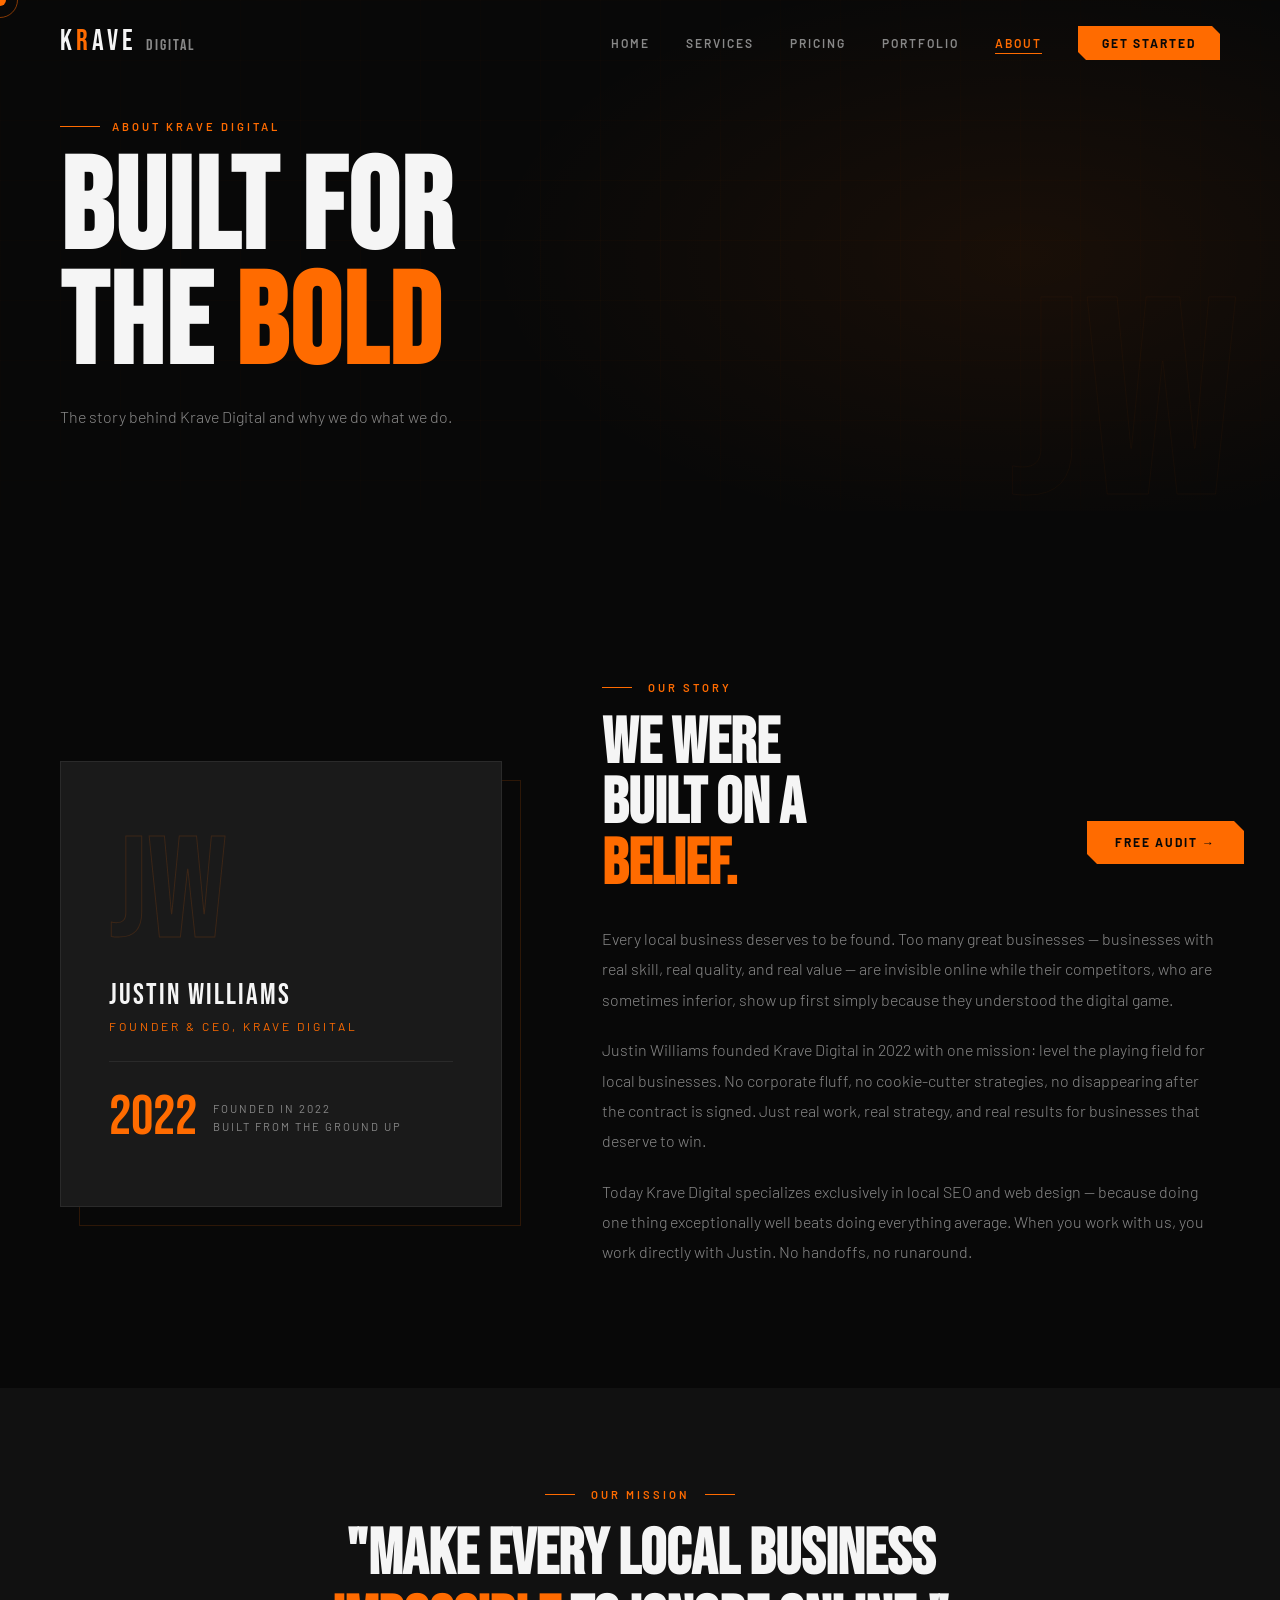
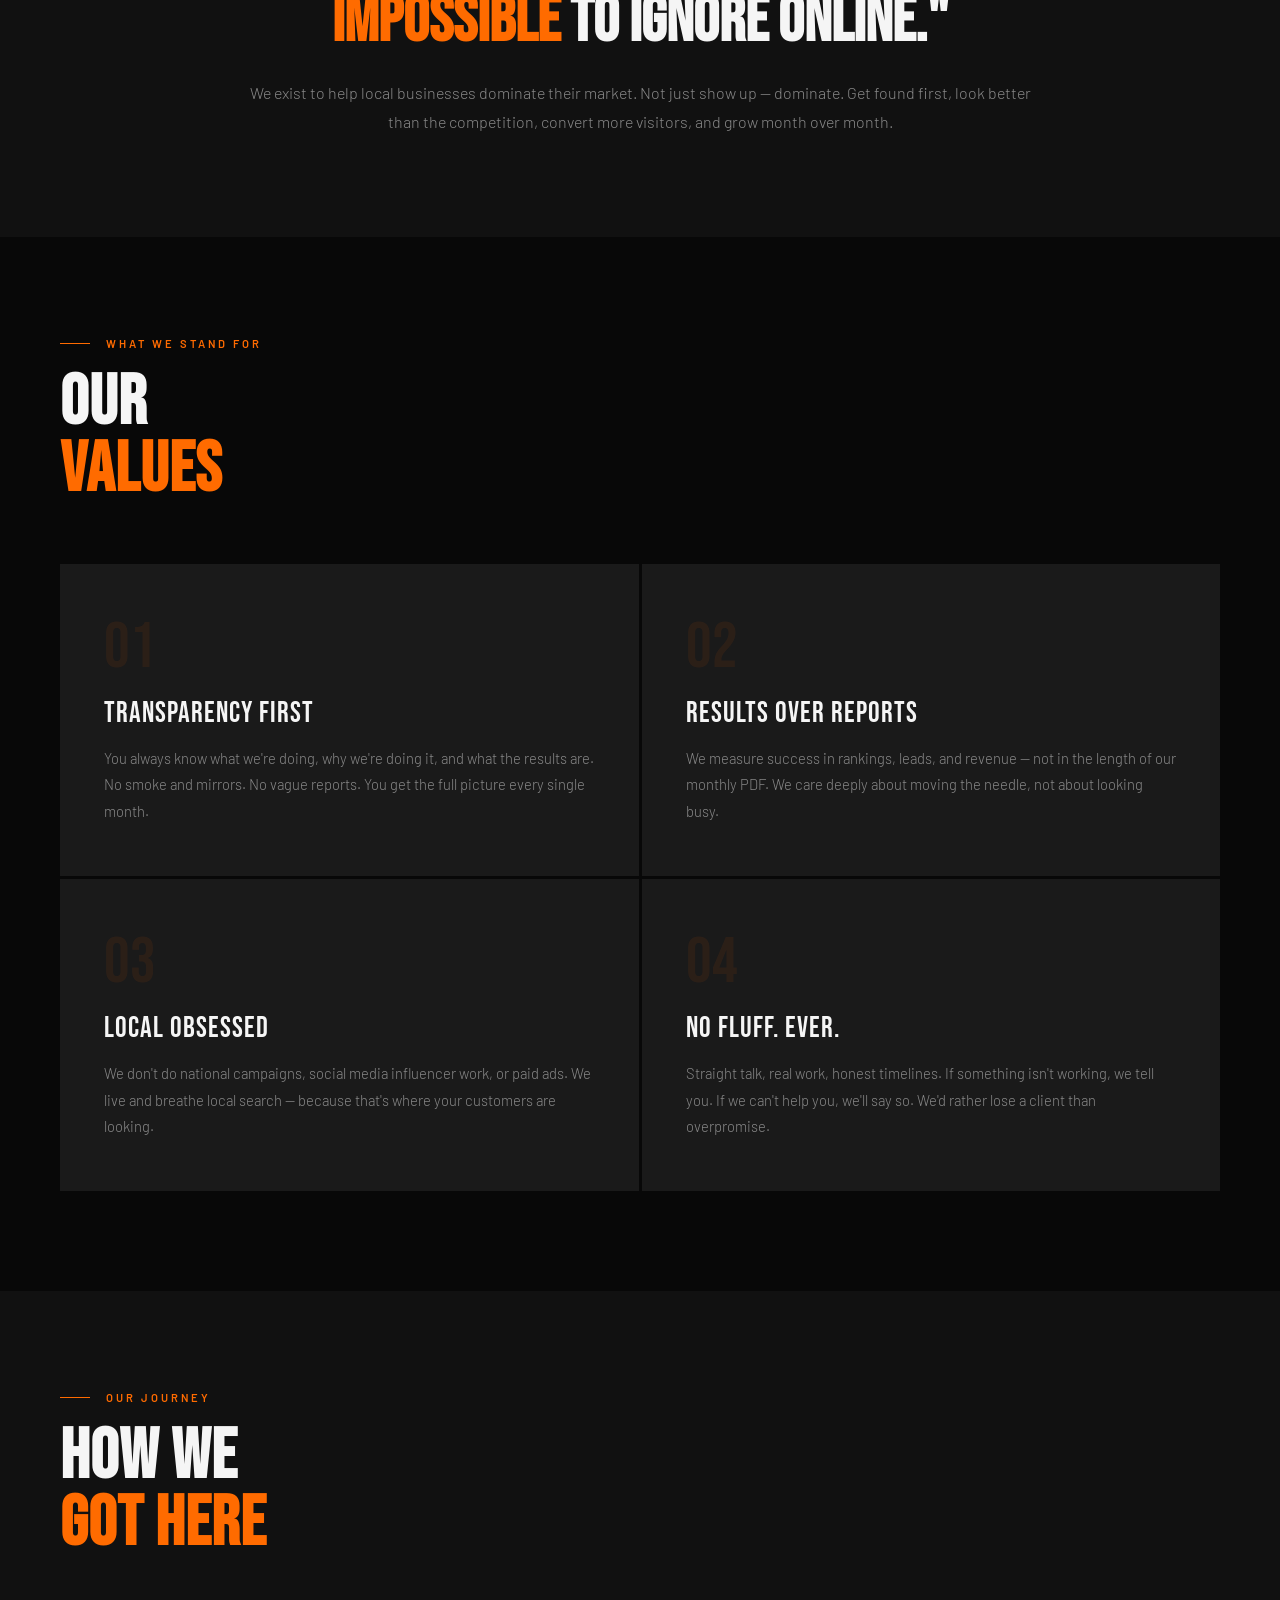
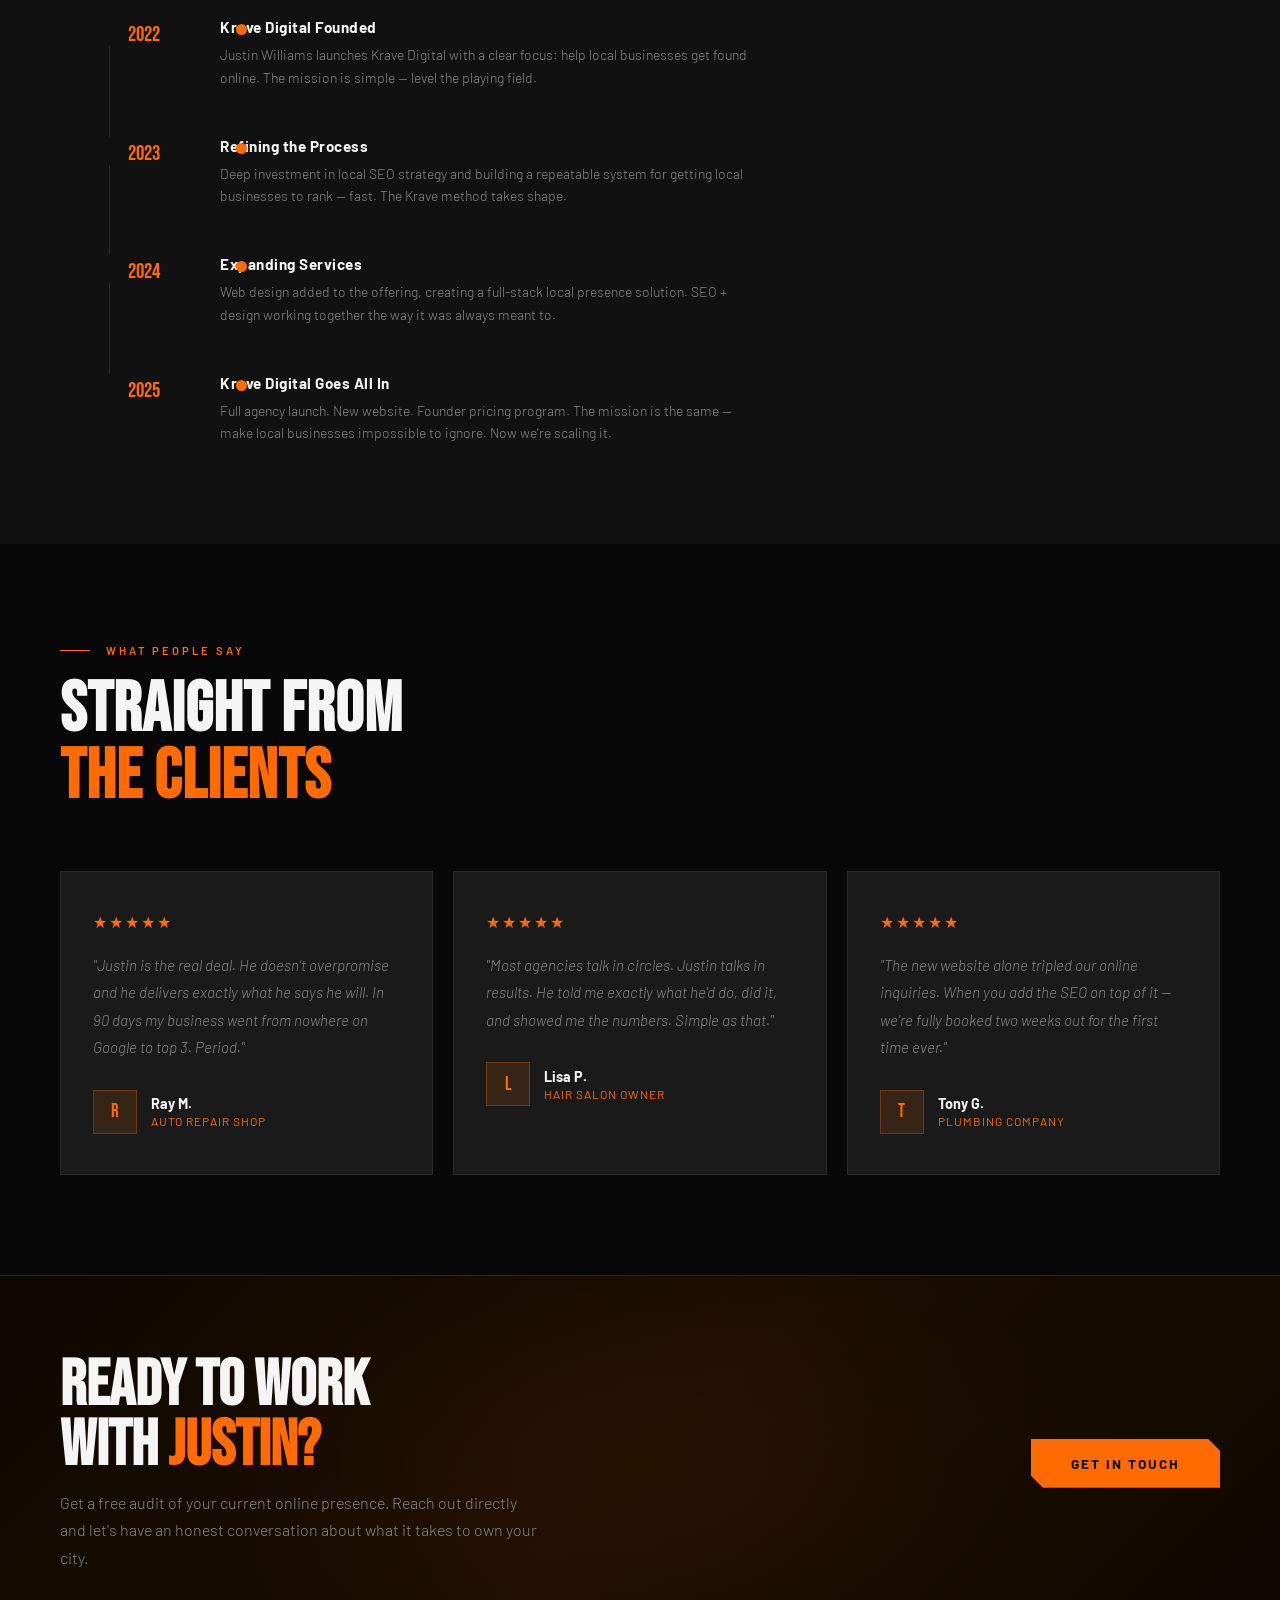
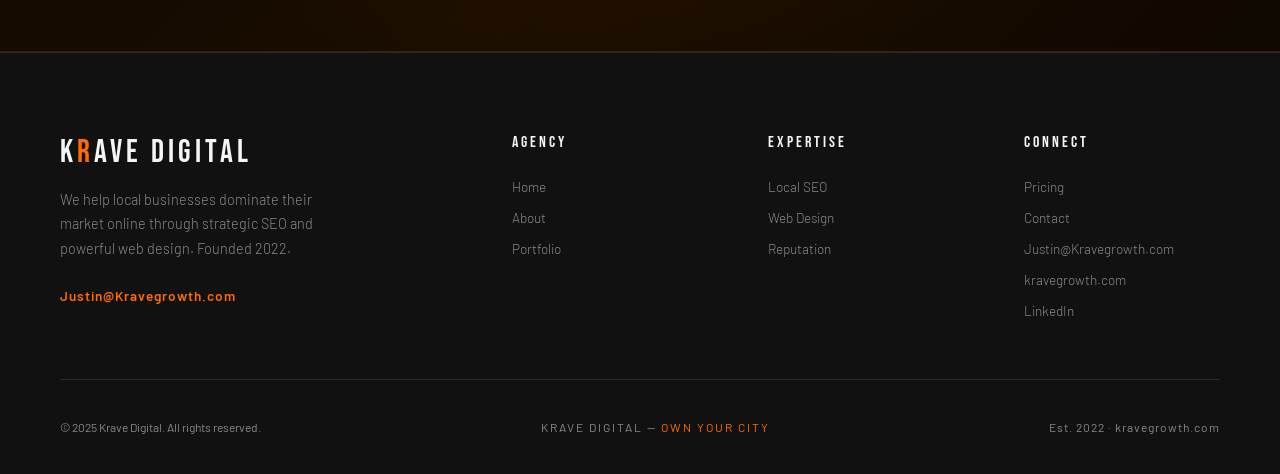
==== about.html @ f6ee4d3d "Add files via upload" ====
<!DOCTYPE html>
<html lang="en">
<head>
<meta charset="UTF-8">
<meta name="viewport" content="width=device-width, initial-scale=1.0">
<title>About — Krave Digital</title>
<link rel="stylesheet" href="style.css">
<style>
.about-story { background:var(--black); }
.story-grid { display:grid; grid-template-columns:1fr 1.4fr; gap:100px; align-items:center; margin-top:70px; }
.story-visual { position:relative; }
.story-box { background:var(--black-3); border:1px solid var(--gray-light); padding:60px 48px; position:relative; }
.story-box::after { content:''; position:absolute; bottom:-20px; right:-20px; width:100%; height:100%; border:1px solid rgba(255,107,0,0.15); z-index:-1; }
.story-monogram { font-family:'Bebas Neue',sans-serif; font-size:9rem; color:transparent; -webkit-text-stroke:1px rgba(255,107,0,0.15); line-height:1; margin-bottom:12px; }
.story-name { font-family:'Bebas Neue',sans-serif; font-size:1.8rem; letter-spacing:2px; margin-bottom:6px; }
.story-title { font-size:.75rem; letter-spacing:3px; text-transform:uppercase; color:var(--orange); }
.story-founded { margin-top:28px; padding-top:28px; border-top:1px solid var(--gray-light); display:flex; align-items:center; gap:16px; }
.story-founded-year { font-family:'Bebas Neue',sans-serif; font-size:3.5rem; color:var(--orange); line-height:1; }
.story-founded-label { font-size:.7rem; letter-spacing:2px; text-transform:uppercase; color:var(--gray); line-height:1.6; }
.story-content h2 { font-family:'Bebas Neue',sans-serif; font-size:clamp(3rem,5vw,4.5rem); line-height:.95; margin-bottom:28px; }
.story-content h2 span { color:var(--orange); }
.story-body { font-size:1rem; color:var(--gray); line-height:1.9; font-weight:300; margin-bottom:20px; }

.mission { background:var(--black-2); }
.mission-inner { max-width:800px; margin:0 auto; text-align:center; }
.mission-quote { font-family:'Bebas Neue',sans-serif; font-size:clamp(2.5rem,5vw,4.5rem); line-height:1.05; color:var(--white); margin-bottom:24px; }
.mission-quote span { color:var(--orange); }
.mission-sub { font-size:1rem; color:var(--gray); line-height:1.8; font-weight:300; }

.values-section { background:var(--black); }
.values-grid { display:grid; grid-template-columns:repeat(2,1fr); gap:3px; margin-top:60px; }
.value-card { background:var(--black-3); padding:52px 44px; position:relative; overflow:hidden; transition:all .4s; }
.value-card::before { content:''; position:absolute; left:0; top:0; bottom:0; width:3px; background:var(--orange); transform:scaleY(0); transform-origin:top; transition:transform .4s; }
.value-card:hover::before { transform:scaleY(1); }
.value-card:hover { background:#1e1e1e; padding-left:52px; }
.value-num { font-family:'Bebas Neue',sans-serif; font-size:4rem; color:rgba(255,107,0,.08); margin-bottom:16px; line-height:1; transition:color .4s; }
.value-card:hover .value-num { color:rgba(255,107,0,.2); }
.value-title { font-family:'Bebas Neue',sans-serif; font-size:1.8rem; letter-spacing:1px; margin-bottom:14px; }
.value-desc { font-size:.92rem; color:var(--gray); line-height:1.8; font-weight:300; }

.milestones { background:var(--black-2); }
.timeline { display:flex; flex-direction:column; gap:0; margin-top:60px; max-width:700px; }
.timeline-item { display:grid; grid-template-columns:100px 1fr; gap:32px; position:relative; padding-bottom:48px; }
.timeline-item:last-child { padding-bottom:0; }
.timeline-item::before { content:''; position:absolute; left:49px; top:28px; bottom:0; width:1px; background:var(--gray-light); }
.timeline-item:last-child::before { display:none; }
.timeline-year { font-family:'Bebas Neue',sans-serif; font-size:1.3rem; color:var(--orange); padding-top:4px; text-align:right; }
.timeline-dot { position:absolute; left:44px; top:6px; width:11px; height:11px; background:var(--orange); border-radius:50%; }
.timeline-content h4 { font-weight:700; font-size:.95rem; margin-bottom:8px; letter-spacing:.5px; }
.timeline-content p { font-size:.87rem; color:var(--gray); font-weight:300; line-height:1.6; }

.testimonials-about { background:var(--black); }

@media(max-width:768px){
  .story-grid{grid-template-columns:1fr;}
  .values-grid{grid-template-columns:1fr;}
  .timeline-item{grid-template-columns:70px 1fr; gap:20px;}
}
</style>
</head>
<body>
<div class="cursor" id="cursor"></div>
<div class="cursor-ring" id="cursorRing"></div>

<nav>
  <a href="index.html" class="nav-logo">K<span>R</span>AVE <span style="font-size:1rem;letter-spacing:2px;color:var(--gray)">DIGITAL</span></a>
  <ul class="nav-links">
    <li><a href="index.html">Home</a></li>
    <li><a href="services.html">Services</a></li>
    <li><a href="pricing.html">Pricing</a></li>
    <li><a href="portfolio.html">Portfolio</a></li>
    <li><a href="about.html">About</a></li>
    <li><a href="contact.html" class="nav-cta">Get Started</a></li>
  </ul>
</nav>
<a href="contact.html" class="float-cta">Free Audit →</a>

<div class="page-hero">
  <div class="page-hero-bg"></div>
  <div class="page-hero-grid"></div>
  <div class="page-hero-ghost">JW</div>
  <div class="page-hero-content">
    <div class="page-eyebrow"><div class="page-eyebrow-line"></div><span>About Krave Digital</span></div>
    <h1 class="page-title">BUILT FOR<br>THE <span class="accent">BOLD</span></h1>
    <p class="page-sub">The story behind Krave Digital and why we do what we do.</p>
  </div>
</div>

<!-- STORY -->
<section class="about-story">
  <div class="story-grid">
    <div class="story-visual reveal-left">
      <div class="story-box">
        <div class="story-monogram">JW</div>
        <div class="story-name">Justin Williams</div>
        <div class="story-title">Founder & CEO, Krave Digital</div>
        <div class="story-founded">
          <div class="story-founded-year">2022</div>
          <div class="story-founded-label">Founded in 2022<br>Built from the ground up</div>
        </div>
      </div>
    </div>
    <div class="story-content reveal-right">
      <div class="section-label"><div class="section-label-line"></div><span>Our Story</span></div>
      <h2>WE WERE<br>BUILT ON A<br><span>BELIEF.</span></h2>
      <p class="story-body">Every local business deserves to be found. Too many great businesses — businesses with real skill, real quality, and real value — are invisible online while their competitors, who are sometimes inferior, show up first simply because they understood the digital game.</p>
      <p class="story-body">Justin Williams founded Krave Digital in 2022 with one mission: level the playing field for local businesses. No corporate fluff, no cookie-cutter strategies, no disappearing after the contract is signed. Just real work, real strategy, and real results for businesses that deserve to win.</p>
      <p class="story-body">Today Krave Digital specializes exclusively in local SEO and web design — because doing one thing exceptionally well beats doing everything average. When you work with us, you work directly with Justin. No handoffs, no runaround.</p>
    </div>
  </div>
</section>

<!-- MISSION -->
<section class="mission">
  <div class="mission-inner reveal">
    <div class="section-label" style="justify-content:center;"><div class="section-label-line"></div><span>Our Mission</span><div class="section-label-line"></div></div>
    <h2 class="mission-quote">"MAKE EVERY LOCAL BUSINESS <span>IMPOSSIBLE</span> TO IGNORE ONLINE."</h2>
    <p class="mission-sub">We exist to help local businesses dominate their market. Not just show up — dominate. Get found first, look better than the competition, convert more visitors, and grow month over month.</p>
  </div>
</section>

<!-- VALUES -->
<section class="values-section">
  <div class="section-label reveal"><div class="section-label-line"></div><span>What We Stand For</span></div>
  <h2 class="section-title reveal">OUR<br><span style="color:var(--orange)">VALUES</span></h2>
  <div class="values-grid reveal">
    <div class="value-card">
      <div class="value-num">01</div>
      <div class="value-title">Transparency First</div>
      <p class="value-desc">You always know what we're doing, why we're doing it, and what the results are. No smoke and mirrors. No vague reports. You get the full picture every single month.</p>
    </div>
    <div class="value-card">
      <div class="value-num">02</div>
      <div class="value-title">Results Over Reports</div>
      <p class="value-desc">We measure success in rankings, leads, and revenue — not in the length of our monthly PDF. We care deeply about moving the needle, not about looking busy.</p>
    </div>
    <div class="value-card">
      <div class="value-num">03</div>
      <div class="value-title">Local Obsessed</div>
      <p class="value-desc">We don't do national campaigns, social media influencer work, or paid ads. We live and breathe local search — because that's where your customers are looking.</p>
    </div>
    <div class="value-card">
      <div class="value-num">04</div>
      <div class="value-title">No Fluff. Ever.</div>
      <p class="value-desc">Straight talk, real work, honest timelines. If something isn't working, we tell you. If we can't help you, we'll say so. We'd rather lose a client than overpromise.</p>
    </div>
  </div>
</section>

<!-- TIMELINE -->
<section class="milestones">
  <div class="section-label reveal"><div class="section-label-line"></div><span>Our Journey</span></div>
  <h2 class="section-title reveal">HOW WE<br><span style="color:var(--orange)">GOT HERE</span></h2>
  <div class="timeline reveal">
    <div class="timeline-item">
      <div class="timeline-year">2022</div>
      <div style="position:relative;">
        <div class="timeline-dot"></div>
        <div class="timeline-content" style="padding-left:28px;">
          <h4>Krave Digital Founded</h4>
          <p>Justin Williams launches Krave Digital with a clear focus: help local businesses get found online. The mission is simple — level the playing field.</p>
        </div>
      </div>
    </div>
    <div class="timeline-item">
      <div class="timeline-year">2023</div>
      <div style="position:relative;">
        <div class="timeline-dot"></div>
        <div class="timeline-content" style="padding-left:28px;">
          <h4>Refining the Process</h4>
          <p>Deep investment in local SEO strategy and building a repeatable system for getting local businesses to rank — fast. The Krave method takes shape.</p>
        </div>
      </div>
    </div>
    <div class="timeline-item">
      <div class="timeline-year">2024</div>
      <div style="position:relative;">
        <div class="timeline-dot"></div>
        <div class="timeline-content" style="padding-left:28px;">
          <h4>Expanding Services</h4>
          <p>Web design added to the offering, creating a full-stack local presence solution. SEO + design working together the way it was always meant to.</p>
        </div>
      </div>
    </div>
    <div class="timeline-item">
      <div class="timeline-year">2025</div>
      <div style="position:relative;">
        <div class="timeline-dot"></div>
        <div class="timeline-content" style="padding-left:28px;">
          <h4>Krave Digital Goes All In</h4>
          <p>Full agency launch. New website. Founder pricing program. The mission is the same — make local businesses impossible to ignore. Now we're scaling it.</p>
        </div>
      </div>
    </div>
  </div>
</section>

<!-- TESTIMONIALS -->
<section class="testimonials-about">
  <div class="section-label reveal"><div class="section-label-line"></div><span>What People Say</span></div>
  <h2 class="section-title reveal">STRAIGHT FROM<br><span style="color:var(--orange)">THE CLIENTS</span></h2>
  <div class="testimonials-grid reveal">
    <div class="testimonial-card">
      <div class="testimonial-stars">★★★★★</div>
      <p class="testimonial-text">"Justin is the real deal. He doesn't overpromise and he delivers exactly what he says he will. In 90 days my business went from nowhere on Google to top 3. Period."</p>
      <div class="testimonial-author">
        <div class="testimonial-avatar">R</div>
        <div><div class="testimonial-name">Ray M.</div><div class="testimonial-biz">Auto Repair Shop</div></div>
      </div>
    </div>
    <div class="testimonial-card">
      <div class="testimonial-stars">★★★★★</div>
      <p class="testimonial-text">"Most agencies talk in circles. Justin talks in results. He told me exactly what he'd do, did it, and showed me the numbers. Simple as that."</p>
      <div class="testimonial-author">
        <div class="testimonial-avatar">L</div>
        <div><div class="testimonial-name">Lisa P.</div><div class="testimonial-biz">Hair Salon Owner</div></div>
      </div>
    </div>
    <div class="testimonial-card">
      <div class="testimonial-stars">★★★★★</div>
      <p class="testimonial-text">"The new website alone tripled our online inquiries. When you add the SEO on top of it — we're fully booked two weeks out for the first time ever."</p>
      <div class="testimonial-author">
        <div class="testimonial-avatar">T</div>
        <div><div class="testimonial-name">Tony G.</div><div class="testimonial-biz">Plumbing Company</div></div>
      </div>
    </div>
  </div>
</section>

<div class="cta-band reveal">
  <div class="cta-band-text">
    <h2 class="cta-band-title">READY TO WORK<br>WITH <span>JUSTIN?</span></h2>
    <p class="cta-band-sub">Get a free audit of your current online presence. Reach out directly and let's have an honest conversation about what it takes to own your city.</p>
  </div>
  <div class="cta-band-action">
    <a href="contact.html" class="btn-primary">Get In Touch</a>
  </div>
</div>

<footer>
  <div class="footer-top">
    <div>
      <div class="footer-brand-logo">K<span>R</span>AVE DIGITAL</div>
      <p class="footer-brand-desc">We help local businesses dominate their market online through strategic SEO and powerful web design. Founded 2022.</p>
      <a href="mailto:Justin@Kravegrowth.com" class="footer-brand-email">Justin@Kravegrowth.com</a>
    </div>
    <div>
      <div class="footer-col-title">Agency</div>
      <ul class="footer-col-links">
        <li><a href="index.html">Home</a></li>
        <li><a href="about.html">About</a></li>
        <li><a href="portfolio.html">Portfolio</a></li>
      </ul>
    </div>
    <div>
      <div class="footer-col-title">Expertise</div>
      <ul class="footer-col-links">
        <li><a href="services.html">Local SEO</a></li>
        <li><a href="services.html">Web Design</a></li>
        <li><a href="services.html">Reputation</a></li>
      </ul>
    </div>
    <div>
      <div class="footer-col-title">Connect</div>
      <ul class="footer-col-links">
        <li><a href="pricing.html">Pricing</a></li>
        <li><a href="contact.html">Contact</a></li>
        <li><a href="mailto:Justin@Kravegrowth.com">Justin@Kravegrowth.com</a></li>
        <li><a href="https://kravegrowth.com">kravegrowth.com</a></li>
        <li><a href="#">LinkedIn</a></li>
      </ul>
    </div>
  </div>
  <div class="footer-bottom">
    <div class="footer-copy">© 2025 Krave Digital. All rights reserved.</div>
    <div class="footer-tagline">Krave Digital — <span>Own Your City</span></div>
    <div class="footer-est">Est. 2022 · kravegrowth.com</div>
  </div>
</footer>
<script src="main.js"></script>
</body>
</html>
---- style.css ----
@import url('https://fonts.googleapis.com/css2?family=Bebas+Neue&family=Barlow:ital,wght@0,300;0,400;0,600;0,700;1,300&display=swap');

:root {
  --orange: #FF6B00;
  --orange-bright: #FF8C00;
  --orange-glow: rgba(255,107,0,0.12);
  --black: #080808;
  --black-2: #111111;
  --black-3: #1a1a1a;
  --white: #F5F5F5;
  --gray: #888888;
  --gray-light: #2a2a2a;
}

* { margin: 0; padding: 0; box-sizing: border-box; }
html { scroll-behavior: smooth; }
body {
  background: var(--black);
  color: var(--white);
  font-family: 'Barlow', sans-serif;
  overflow-x: hidden;
  cursor: none;
}

/* ── CURSOR ── */
.cursor { width:12px; height:12px; background:var(--orange); border-radius:50%; position:fixed; pointer-events:none; z-index:9999; transform:translate(-50%,-50%); transition:transform .1s ease; }
.cursor-ring { width:36px; height:36px; border:1px solid var(--orange); border-radius:50%; position:fixed; pointer-events:none; z-index:9998; transform:translate(-50%,-50%); transition:all .15s ease; opacity:.5; }

/* ── NAV ── */
nav {
  position: fixed; top:0; left:0; right:0; z-index:1000;
  display:flex; align-items:center; justify-content:space-between;
  padding: 24px 60px;
  transition: all .4s ease;
}
nav.scrolled {
  background: rgba(8,8,8,0.97);
  backdrop-filter: blur(12px);
  padding: 16px 60px;
  border-bottom: 1px solid var(--gray-light);
}
.nav-logo { font-family:'Bebas Neue',sans-serif; font-size:1.8rem; letter-spacing:4px; color:var(--white); text-decoration:none; }
.nav-logo span { color:var(--orange); }
.nav-links { display:flex; gap:36px; list-style:none; align-items:center; }
.nav-links a { color:var(--gray); text-decoration:none; font-size:.75rem; letter-spacing:2px; text-transform:uppercase; font-weight:600; transition:color .3s; position:relative; }
.nav-links a::after { content:''; position:absolute; bottom:-4px; left:0; right:0; height:1px; background:var(--orange); transform:scaleX(0); transition:transform .3s; }
.nav-links a:hover, .nav-links a.active { color:var(--orange); }
.nav-links a:hover::after, .nav-links a.active::after { transform:scaleX(1); }
.nav-cta { background:var(--orange) !important; color:var(--black) !important; padding:10px 24px; font-weight:700 !important; clip-path:polygon(0 0,calc(100% - 8px) 0,100% 8px,100% 100%,8px 100%,0 calc(100% - 8px)); transition:background .3s,transform .2s !important; }
.nav-cta::after { display:none !important; }
.nav-cta:hover { background:var(--orange-bright) !important; transform:translateY(-1px) !important; }

/* ── FLOATING CTA ── */
.float-cta {
  position: fixed; bottom:36px; right:36px; z-index:900;
  background: var(--orange); color: var(--black);
  padding: 14px 28px;
  font-family:'Barlow',sans-serif; font-weight:700; font-size:.75rem; letter-spacing:2px; text-transform:uppercase;
  text-decoration:none;
  clip-path:polygon(0 0,calc(100% - 10px) 0,100% 10px,100% 100%,10px 100%,0 calc(100% - 10px));
  box-shadow: 0 8px 32px rgba(255,107,0,0.4);
  transition: all .3s;
  animation: floatPulse 3s ease-in-out infinite;
}
.float-cta:hover { background:var(--orange-bright); transform:translateY(-3px); box-shadow:0 16px 40px rgba(255,107,0,0.5); }
@keyframes floatPulse { 0%,100%{box-shadow:0 8px 32px rgba(255,107,0,0.4)} 50%{box-shadow:0 8px 48px rgba(255,107,0,0.7)} }

/* ── PAGE HERO ── */
.page-hero {
  min-height: 50vh;
  display:flex; align-items:flex-end;
  padding: 120px 60px 80px;
  position:relative; overflow:hidden;
}
.page-hero-bg {
  position:absolute; inset:0;
  background: radial-gradient(ellipse 60% 80% at 80% 50%, rgba(255,107,0,0.07) 0%, transparent 70%);
}
.page-hero-grid {
  position:absolute; inset:0;
  background-image: linear-gradient(rgba(255,107,0,0.025) 1px,transparent 1px), linear-gradient(90deg,rgba(255,107,0,0.025) 1px,transparent 1px);
  background-size:60px 60px;
  mask-image:radial-gradient(ellipse 100% 100% at 50% 50%,black 0%,transparent 100%);
}
.page-hero-ghost {
  position:absolute; right:40px; bottom:-40px;
  font-family:'Bebas Neue',sans-serif; font-size:22vw;
  color:transparent; -webkit-text-stroke:1px rgba(255,107,0,0.04);
  pointer-events:none; user-select:none; line-height:1;
}
.page-hero-content { position:relative; z-index:2; }
.page-eyebrow { display:flex; align-items:center; gap:12px; margin-bottom:20px; }
.page-eyebrow-line { width:40px; height:1px; background:var(--orange); }
.page-eyebrow span { font-size:.7rem; letter-spacing:3px; text-transform:uppercase; color:var(--orange); font-weight:600; }
.page-title { font-family:'Bebas Neue',sans-serif; font-size:clamp(4rem,10vw,9rem); line-height:.9; letter-spacing:2px; }
.page-title .accent { color:var(--orange); }
.page-title .outline { color:transparent; -webkit-text-stroke:2px var(--white); }
.page-sub { font-size:1rem; color:var(--gray); font-weight:300; line-height:1.7; max-width:500px; margin-top:20px; }

/* ── SECTIONS ── */
section { padding:100px 60px; }
.section-label { display:flex; align-items:center; gap:16px; margin-bottom:20px; }
.section-label span { font-size:.7rem; letter-spacing:3px; text-transform:uppercase; color:var(--orange); font-weight:600; }
.section-label-line { width:30px; height:1px; background:var(--orange); }
.section-title { font-family:'Bebas Neue',sans-serif; font-size:clamp(3rem,5.5vw,5rem); line-height:.95; letter-spacing:1px; margin-bottom:20px; }

/* ── BUTTONS ── */
.btn-primary { background:var(--orange); color:var(--black); padding:16px 40px; font-family:'Barlow',sans-serif; font-weight:700; font-size:.85rem; letter-spacing:2px; text-transform:uppercase; text-decoration:none; display:inline-block; transition:all .3s; clip-path:polygon(0 0,calc(100% - 12px) 0,100% 12px,100% 100%,12px 100%,0 calc(100% - 12px)); }
.btn-primary:hover { background:var(--orange-bright); transform:translateY(-2px); box-shadow:0 20px 40px rgba(255,107,0,0.3); }
.btn-ghost { color:var(--white); font-size:.85rem; letter-spacing:2px; text-transform:uppercase; text-decoration:none; font-weight:600; display:inline-flex; align-items:center; gap:8px; transition:color .3s; }
.btn-ghost:hover { color:var(--orange); }
.btn-ghost::after { content:'→'; transition:transform .3s; }
.btn-ghost:hover::after { transform:translateX(4px); }
.btn-outline { background:transparent; color:var(--orange); border:1px solid var(--orange); padding:14px 36px; font-family:'Barlow',sans-serif; font-weight:700; font-size:.8rem; letter-spacing:2px; text-transform:uppercase; text-decoration:none; display:inline-block; transition:all .3s; }
.btn-outline:hover { background:var(--orange); color:var(--black); transform:translateY(-2px); }

/* ── CTA BAND ── */
.cta-band {
  background: linear-gradient(135deg, #0f0800 0%, #1a0d00 50%, #0f0800 100%);
  border-top:1px solid rgba(255,107,0,0.2); border-bottom:1px solid rgba(255,107,0,0.2);
  padding:80px 60px;
  display:flex; align-items:center; justify-content:space-between; gap:40px;
  position:relative; overflow:hidden;
}
.cta-band::before { content:''; position:absolute; inset:0; background:radial-gradient(ellipse 50% 100% at 50% 50%,rgba(255,107,0,0.06) 0%,transparent 70%); }
.cta-band-text { position:relative; z-index:1; }
.cta-band-title { font-family:'Bebas Neue',sans-serif; font-size:clamp(2.5rem,5vw,4.5rem); line-height:.95; margin-bottom:12px; }
.cta-band-title span { color:var(--orange); }
.cta-band-sub { font-size:1rem; color:var(--gray); font-weight:300; max-width:480px; line-height:1.7; }
.cta-band-action { position:relative; z-index:1; flex-shrink:0; }

/* ── TESTIMONIALS ── */
.testimonials-grid { display:grid; grid-template-columns:repeat(3,1fr); gap:20px; margin-top:60px; }
.testimonial-card { background:var(--black-3); padding:40px 32px; border:1px solid var(--gray-light); position:relative; transition:all .4s; }
.testimonial-card::before { content:''; position:absolute; top:0; left:0; right:0; height:2px; background:var(--orange); transform:scaleX(0); transform-origin:left; transition:transform .4s; }
.testimonial-card:hover { border-color:rgba(255,107,0,0.3); transform:translateY(-4px); }
.testimonial-card:hover::before { transform:scaleX(1); }
.testimonial-stars { color:var(--orange); font-size:1rem; letter-spacing:2px; margin-bottom:20px; }
.testimonial-text { font-size:.95rem; color:var(--gray); line-height:1.8; font-weight:300; font-style:italic; margin-bottom:28px; }
.testimonial-author { display:flex; align-items:center; gap:14px; }
.testimonial-avatar { width:44px; height:44px; background:var(--orange-glow); border:1px solid rgba(255,107,0,0.3); display:flex; align-items:center; justify-content:center; font-family:'Bebas Neue',sans-serif; font-size:1.2rem; color:var(--orange); flex-shrink:0; }
.testimonial-name { font-weight:700; font-size:.9rem; margin-bottom:2px; }
.testimonial-biz { font-size:.75rem; color:var(--orange); letter-spacing:1px; text-transform:uppercase; }

/* ── FAQ ── */
.faq-list { max-width:800px; margin-top:60px; }
.faq-item { border-bottom:1px solid var(--gray-light); }
.faq-question { width:100%; background:none; border:none; color:var(--white); font-family:'Barlow',sans-serif; font-size:1rem; font-weight:600; padding:28px 0; display:flex; justify-content:space-between; align-items:center; cursor:none; text-align:left; transition:color .3s; }
.faq-question:hover { color:var(--orange); }
.faq-icon { color:var(--orange); font-size:1.4rem; transition:transform .3s; flex-shrink:0; }
.faq-item.open .faq-icon { transform:rotate(45deg); }
.faq-answer { max-height:0; overflow:hidden; transition:max-height .4s ease, padding .4s ease; }
.faq-answer p { font-size:.95rem; color:var(--gray); line-height:1.8; font-weight:300; padding-bottom:28px; }

/* ── FOOTER ── */
footer {
  background:var(--black-2);
  border-top:1px solid var(--gray-light);
  padding:80px 60px 40px;
}
.footer-top { display:grid; grid-template-columns:2fr 1fr 1fr 1fr; gap:60px; margin-bottom:60px; }
.footer-brand-logo { font-family:'Bebas Neue',sans-serif; font-size:2rem; letter-spacing:4px; margin-bottom:16px; }
.footer-brand-logo span { color:var(--orange); }
.footer-brand-desc { font-size:.9rem; color:var(--gray); line-height:1.7; font-weight:300; max-width:280px; margin-bottom:24px; }
.footer-brand-email { color:var(--orange); text-decoration:none; font-size:.85rem; font-weight:600; letter-spacing:1px; transition:opacity .3s; }
.footer-brand-email:hover { opacity:.7; }
.footer-col-title { font-family:'Bebas Neue',sans-serif; font-size:1rem; letter-spacing:3px; color:var(--white); margin-bottom:24px; }
.footer-col-links { list-style:none; display:flex; flex-direction:column; gap:12px; }
.footer-col-links a { color:var(--gray); text-decoration:none; font-size:.85rem; font-weight:300; transition:color .3s; }
.footer-col-links a:hover { color:var(--orange); }
.footer-bottom { display:flex; justify-content:space-between; align-items:center; padding-top:40px; border-top:1px solid var(--gray-light); }
.footer-copy { font-size:.75rem; color:var(--gray); }
.footer-tagline { font-size:.75rem; letter-spacing:2px; text-transform:uppercase; color:var(--gray); }
.footer-tagline span { color:var(--orange); }
.footer-est { font-size:.75rem; color:var(--gray); letter-spacing:1px; }

/* ── REVEAL ── */
.reveal { opacity:0; transform:translateY(40px); transition:opacity .7s ease,transform .7s ease; }
.reveal.visible { opacity:1; transform:translateY(0); }
.reveal-left { opacity:0; transform:translateX(-40px); transition:opacity .7s ease,transform .7s ease; }
.reveal-left.visible { opacity:1; transform:translateX(0); }
.reveal-right { opacity:0; transform:translateX(40px); transition:opacity .7s ease,transform .7s ease; }
.reveal-right.visible { opacity:1; transform:translateX(0); }

/* ── SCROLLBAR ── */
::-webkit-scrollbar { width:3px; }
::-webkit-scrollbar-track { background:var(--black); }
::-webkit-scrollbar-thumb { background:var(--orange); }

/* ── MOBILE ── */
@media(max-width:768px){
  nav { padding:20px 24px; }
  nav.scrolled { padding:14px 24px; }
  .nav-links { display:none; }
  section { padding:70px 24px; }
  .page-hero { padding:100px 24px 60px; }
  .testimonials-grid { grid-template-columns:1fr; }
  .cta-band { flex-direction:column; text-align:center; padding:60px 24px; }
  .footer-top { grid-template-columns:1fr 1fr; gap:40px; }
  .footer-bottom { flex-direction:column; gap:12px; text-align:center; }
  .float-cta { bottom:20px; right:20px; padding:12px 20px; font-size:.7rem; }
}
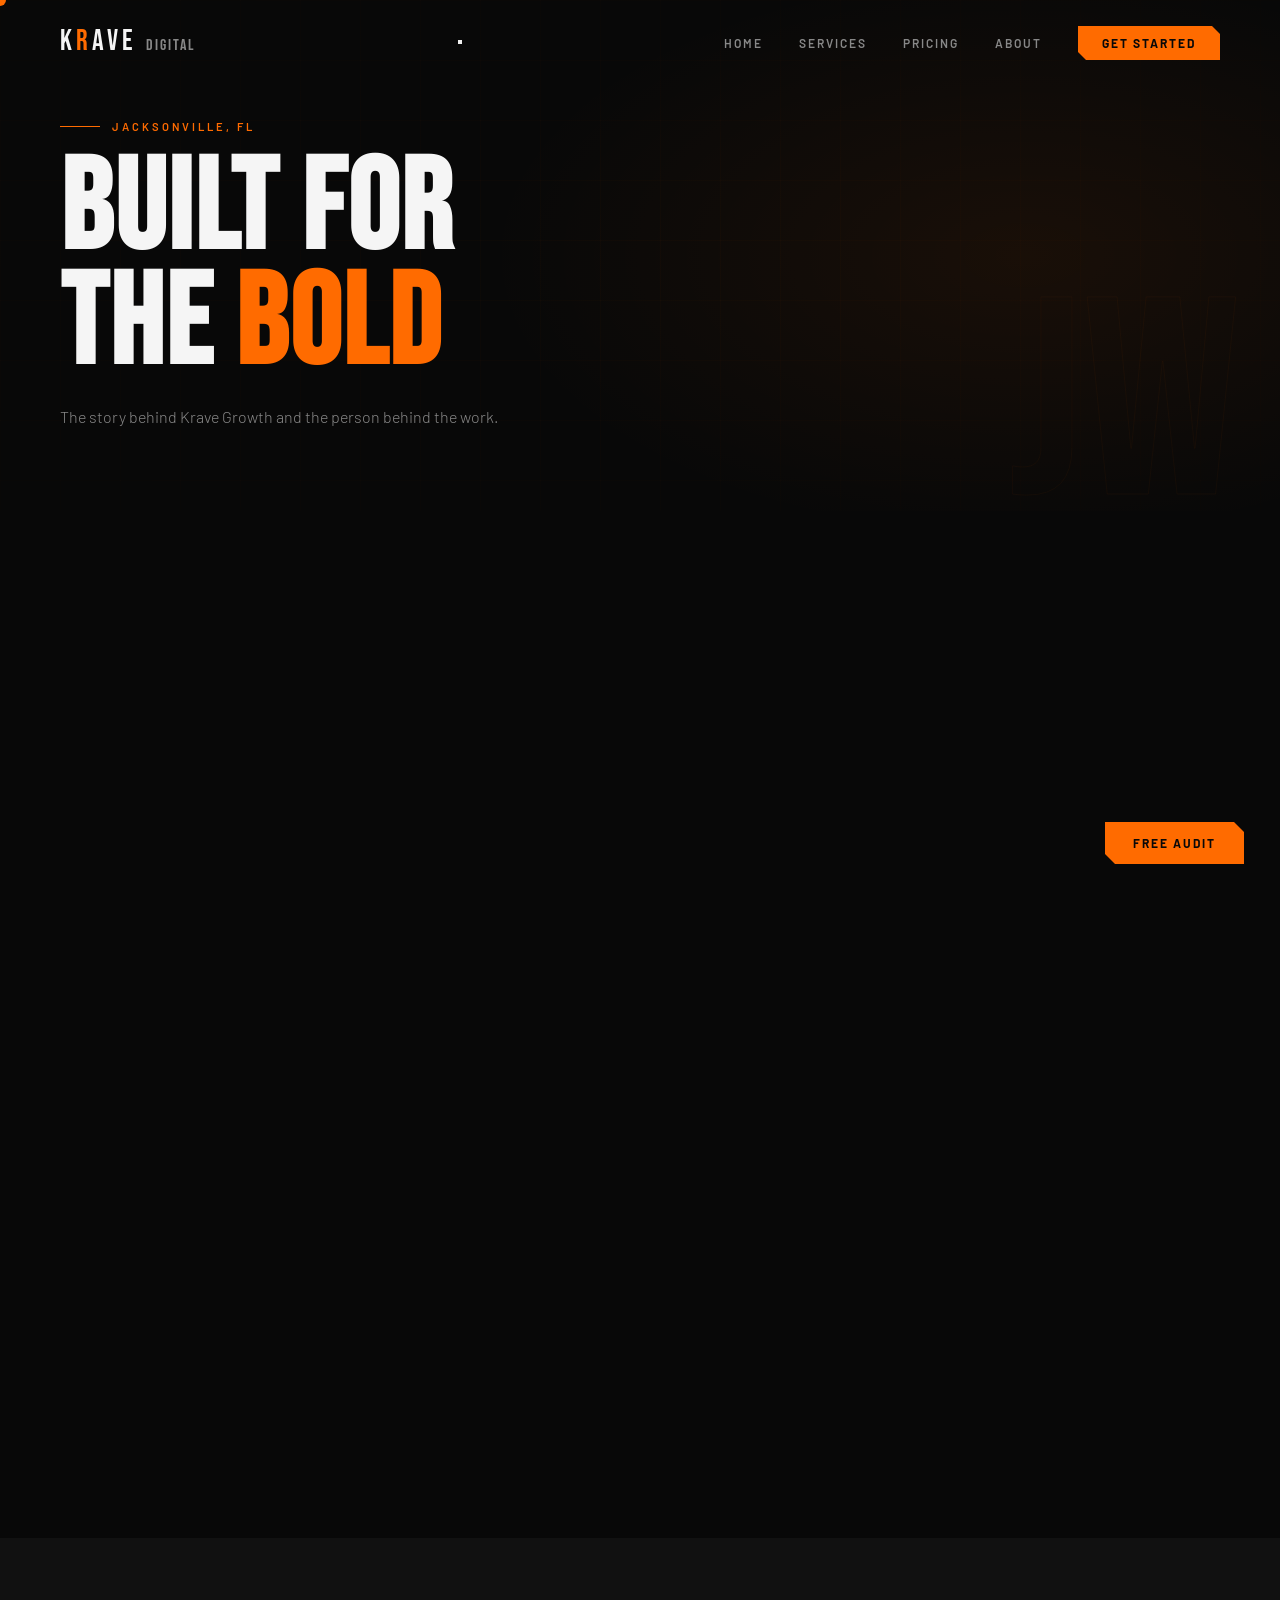
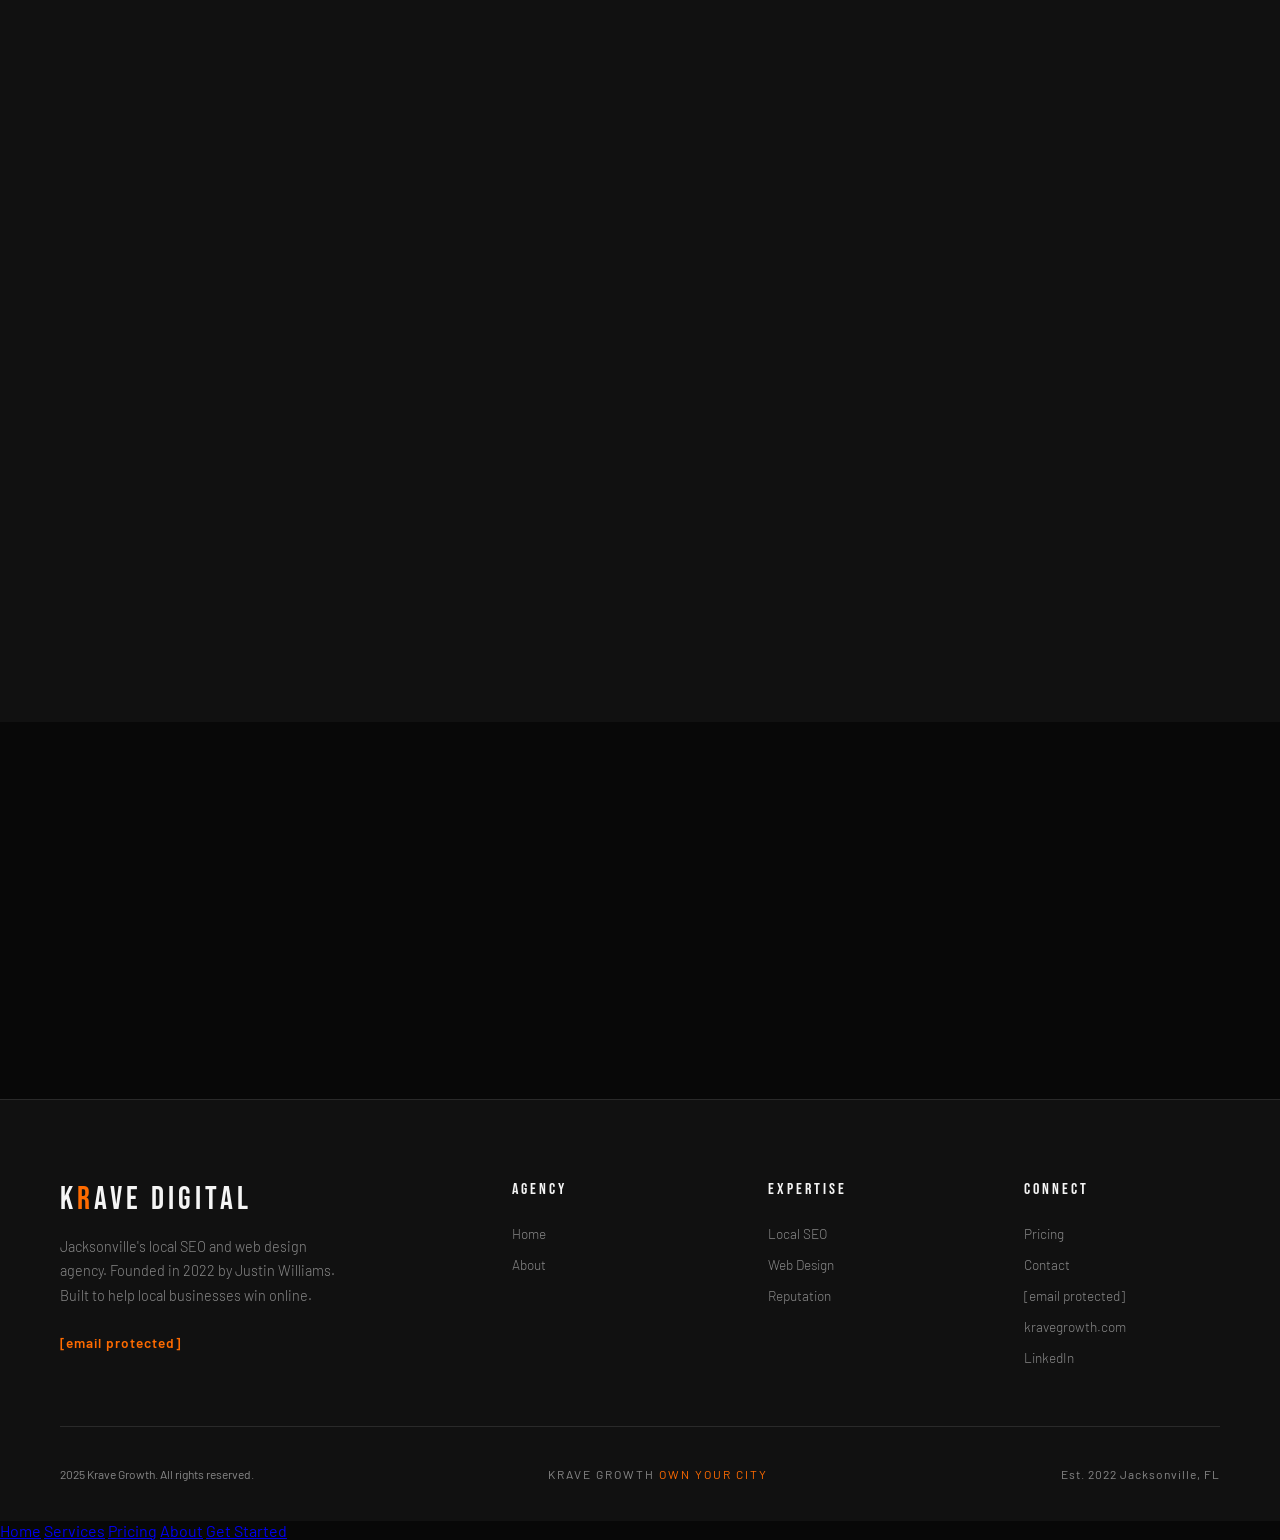
==== commit d5a4656d: "Add files via upload" ====
--- a/about.html
+++ b/about.html
@@ -3,86 +3,117 @@
 <head>
 <meta charset="UTF-8">
 <meta name="viewport" content="width=device-width, initial-scale=1.0">
-<title>About — Krave Digital</title>
-<link rel="stylesheet" href="style.css">
+<title>About | Krave Growth | Jacksonville, FL</title>
+<link rel="stylesheet" href="/style.css">
 <style>
 .about-story { background:var(--black); }
 .story-grid { display:grid; grid-template-columns:1fr 1.4fr; gap:100px; align-items:center; margin-top:70px; }
 .story-visual { position:relative; }
 .story-box { background:var(--black-3); border:1px solid var(--gray-light); padding:60px 48px; position:relative; }
 .story-box::after { content:''; position:absolute; bottom:-20px; right:-20px; width:100%; height:100%; border:1px solid rgba(255,107,0,0.15); z-index:-1; }
-.story-monogram { font-family:'Bebas Neue',sans-serif; font-size:9rem; color:transparent; -webkit-text-stroke:1px rgba(255,107,0,0.15); line-height:1; margin-bottom:12px; }
-.story-name { font-family:'Bebas Neue',sans-serif; font-size:1.8rem; letter-spacing:2px; margin-bottom:6px; }
-.story-title { font-size:.75rem; letter-spacing:3px; text-transform:uppercase; color:var(--orange); }
-.story-founded { margin-top:28px; padding-top:28px; border-top:1px solid var(--gray-light); display:flex; align-items:center; gap:16px; }
-.story-founded-year { font-family:'Bebas Neue',sans-serif; font-size:3.5rem; color:var(--orange); line-height:1; }
-.story-founded-label { font-size:.7rem; letter-spacing:2px; text-transform:uppercase; color:var(--gray); line-height:1.6; }
+.story-photo-placeholder { width:100%; aspect-ratio:3/4; background:var(--black-2); border:1px dashed rgba(255,107,0,0.2); display:flex; flex-direction:column; align-items:center; justify-content:center; gap:12px; margin-bottom:28px; }
+.story-photo-text { font-size:.65rem; letter-spacing:2px; text-transform:uppercase; color:var(--gray); text-align:center; }
+.story-monogram { font-family:'Bebas Neue',sans-serif; font-size:5rem; color:transparent; -webkit-text-stroke:1px rgba(255,107,0,0.2); line-height:1; }
+.story-name { font-family:'Bebas Neue',sans-serif; font-size:1.8rem; letter-spacing:2px; margin-bottom:4px; }
+.story-title { font-size:.72rem; letter-spacing:3px; text-transform:uppercase; color:var(--orange); margin-bottom:20px; }
+.story-founded { padding-top:20px; border-top:1px solid var(--gray-light); display:flex; align-items:center; gap:16px; }
+.story-founded-year { font-family:'Bebas Neue',sans-serif; font-size:3rem; color:var(--orange); line-height:1; }
+.story-founded-label { font-size:.68rem; letter-spacing:2px; text-transform:uppercase; color:var(--gray); line-height:1.7; }
+
 .story-content h2 { font-family:'Bebas Neue',sans-serif; font-size:clamp(3rem,5vw,4.5rem); line-height:.95; margin-bottom:28px; }
 .story-content h2 span { color:var(--orange); }
 .story-body { font-size:1rem; color:var(--gray); line-height:1.9; font-weight:300; margin-bottom:20px; }
 
-.mission { background:var(--black-2); }
+/* JUSTIN SECTION */
+.justin-section { background:var(--black-2); }
+.justin-grid { display:grid; grid-template-columns:1.2fr 1fr; gap:80px; align-items:center; margin-top:60px; }
+.justin-content h2 { font-family:'Bebas Neue',sans-serif; font-size:clamp(2.5rem,4.5vw,4rem); line-height:.95; margin-bottom:28px; }
+.justin-content h2 span { color:var(--orange); }
+.justin-body { font-size:1rem; color:var(--gray); line-height:1.9; font-weight:300; margin-bottom:28px; }
+.justin-tags { display:flex; flex-wrap:wrap; gap:10px; }
+.justin-tag { background:var(--black-3); border:1px solid var(--gray-light); padding:8px 16px; font-size:.72rem; letter-spacing:2px; text-transform:uppercase; color:var(--gray); transition:all .3s; }
+.justin-tag:hover { border-color:var(--orange); color:var(--orange); }
+.justin-visual { position:relative; }
+.justin-box { background:var(--black-3); border:1px solid var(--gray-light); padding:44px; text-align:center; position:relative; }
+.justin-box::after { content:''; position:absolute; top:-12px; left:-12px; width:100%; height:100%; border:1px solid rgba(255,107,0,0.1); z-index:-1; }
+.justin-initial { font-family:'Bebas Neue',sans-serif; font-size:10rem; color:transparent; -webkit-text-stroke:1px rgba(255,107,0,0.2); line-height:1; margin-bottom:12px; }
+.justin-box-name { font-family:'Bebas Neue',sans-serif; font-size:1.6rem; letter-spacing:2px; margin-bottom:4px; }
+.justin-box-role { font-size:.68rem; letter-spacing:3px; text-transform:uppercase; color:var(--orange); margin-bottom:20px; }
+.justin-box-location { font-size:.8rem; color:var(--gray); font-weight:300; }
+.justin-box-location span { color:var(--orange); }
+
+.mission { background:var(--black); }
 .mission-inner { max-width:800px; margin:0 auto; text-align:center; }
 .mission-quote { font-family:'Bebas Neue',sans-serif; font-size:clamp(2.5rem,5vw,4.5rem); line-height:1.05; color:var(--white); margin-bottom:24px; }
 .mission-quote span { color:var(--orange); }
 .mission-sub { font-size:1rem; color:var(--gray); line-height:1.8; font-weight:300; }
 
-.values-section { background:var(--black); }
+.values-section { background:var(--black-2); }
 .values-grid { display:grid; grid-template-columns:repeat(2,1fr); gap:3px; margin-top:60px; }
 .value-card { background:var(--black-3); padding:52px 44px; position:relative; overflow:hidden; transition:all .4s; }
 .value-card::before { content:''; position:absolute; left:0; top:0; bottom:0; width:3px; background:var(--orange); transform:scaleY(0); transform-origin:top; transition:transform .4s; }
 .value-card:hover::before { transform:scaleY(1); }
-.value-card:hover { background:#1e1e1e; padding-left:52px; }
+.value-card:hover { background:#1e1e1e; }
 .value-num { font-family:'Bebas Neue',sans-serif; font-size:4rem; color:rgba(255,107,0,.08); margin-bottom:16px; line-height:1; transition:color .4s; }
 .value-card:hover .value-num { color:rgba(255,107,0,.2); }
 .value-title { font-family:'Bebas Neue',sans-serif; font-size:1.8rem; letter-spacing:1px; margin-bottom:14px; }
 .value-desc { font-size:.92rem; color:var(--gray); line-height:1.8; font-weight:300; }
 
-.milestones { background:var(--black-2); }
+.milestones { background:var(--black); }
 .timeline { display:flex; flex-direction:column; gap:0; margin-top:60px; max-width:700px; }
-.timeline-item { display:grid; grid-template-columns:100px 1fr; gap:32px; position:relative; padding-bottom:48px; }
+.timeline-item { display:grid; grid-template-columns:80px 1fr; gap:40px; position:relative; padding-bottom:48px; }
 .timeline-item:last-child { padding-bottom:0; }
-.timeline-item::before { content:''; position:absolute; left:49px; top:28px; bottom:0; width:1px; background:var(--gray-light); }
+.timeline-item::before { content:''; position:absolute; left:79px; top:8px; bottom:0; width:1px; background:rgba(255,255,255,.08); }
 .timeline-item:last-child::before { display:none; }
-.timeline-year { font-family:'Bebas Neue',sans-serif; font-size:1.3rem; color:var(--orange); padding-top:4px; text-align:right; }
-.timeline-dot { position:absolute; left:44px; top:6px; width:11px; height:11px; background:var(--orange); border-radius:50%; }
+.timeline-year { font-family:'Bebas Neue',sans-serif; font-size:1.3rem; color:var(--orange); padding-top:2px; text-align:right; }
+.timeline-content { padding-left:24px; }
 .timeline-content h4 { font-weight:700; font-size:.95rem; margin-bottom:8px; letter-spacing:.5px; }
 .timeline-content p { font-size:.87rem; color:var(--gray); font-weight:300; line-height:1.6; }
 
-.testimonials-about { background:var(--black); }
+.testimonials-about { background:var(--black-2); }
 
 @media(max-width:768px){
-  .story-grid{grid-template-columns:1fr;}
+  .story-grid,.justin-grid{grid-template-columns:1fr; gap:40px;}
   .values-grid{grid-template-columns:1fr;}
-  .timeline-item{grid-template-columns:70px 1fr; gap:20px;}
+  .timeline-item{grid-template-columns:70px 1fr; gap:16px;}
+  .story-box{padding:32px 24px;}
+  .story-monogram{font-size:5rem;}
+  .story-founded-year{font-size:2.2rem;}
+  .justin-box{padding:32px 24px;}
+  .justin-initial{font-size:7rem;}
+  .value-card{padding:36px 28px;}
+  .mission-quote{font-size:clamp(2rem,8vw,3.5rem);}
+  .testimonials-grid{grid-template-columns:1fr;}
 }
 </style>
 </head>
 <body>
+
+
+
 <div class="cursor" id="cursor"></div>
-<div class="cursor-ring" id="cursorRing"></div>
-
+<div class="cursor-dot" id="cursorDot"></div>
 <nav>
   <a href="index.html" class="nav-logo">K<span>R</span>AVE <span style="font-size:1rem;letter-spacing:2px;color:var(--gray)">DIGITAL</span></a>
+  <button class="nav-hamburger" id="hamburger" aria-label="Menu"><span class="bar bar1"></span><span class="bar bar2"></span><span class="bar bar3"></span></button>
   <ul class="nav-links">
     <li><a href="index.html">Home</a></li>
     <li><a href="services.html">Services</a></li>
     <li><a href="pricing.html">Pricing</a></li>
-    <li><a href="portfolio.html">Portfolio</a></li>
     <li><a href="about.html">About</a></li>
     <li><a href="contact.html" class="nav-cta">Get Started</a></li>
   </ul>
 </nav>
-<a href="contact.html" class="float-cta">Free Audit →</a>
+<a href="contact.html" class="float-cta">Free Audit</a>
 
 <div class="page-hero">
   <div class="page-hero-bg"></div>
   <div class="page-hero-grid"></div>
   <div class="page-hero-ghost">JW</div>
   <div class="page-hero-content">
-    <div class="page-eyebrow"><div class="page-eyebrow-line"></div><span>About Krave Digital</span></div>
+    <div class="page-eyebrow"><div class="page-eyebrow-line"></div><span>Jacksonville, FL</span></div>
     <h1 class="page-title">BUILT FOR<br>THE <span class="accent">BOLD</span></h1>
-    <p class="page-sub">The story behind Krave Digital and why we do what we do.</p>
+    <p class="page-sub">The story behind Krave Growth and the person behind the work.</p>
   </div>
 </div>
 
@@ -91,21 +122,49 @@
   <div class="story-grid">
     <div class="story-visual reveal-left">
       <div class="story-box">
-        <div class="story-monogram">JW</div>
+        <img src="[data-uri]" alt="Justin Williams, Founder of Krave Growth" style="width:100%;aspect-ratio:3/4;object-fit:cover;object-position:center top;display:block;margin-bottom:28px;">
         <div class="story-name">Justin Williams</div>
-        <div class="story-title">Founder & CEO, Krave Digital</div>
+        <div class="story-title">Founder and CEO, Krave Growth</div>
         <div class="story-founded">
           <div class="story-founded-year">2022</div>
-          <div class="story-founded-label">Founded in 2022<br>Built from the ground up</div>
+          <div class="story-founded-label">Founded in 2022<br>Built from the ground up<br>Jacksonville, FL</div>
         </div>
       </div>
     </div>
     <div class="story-content reveal-right">
       <div class="section-label"><div class="section-label-line"></div><span>Our Story</span></div>
-      <h2>WE WERE<br>BUILT ON A<br><span>BELIEF.</span></h2>
-      <p class="story-body">Every local business deserves to be found. Too many great businesses — businesses with real skill, real quality, and real value — are invisible online while their competitors, who are sometimes inferior, show up first simply because they understood the digital game.</p>
-      <p class="story-body">Justin Williams founded Krave Digital in 2022 with one mission: level the playing field for local businesses. No corporate fluff, no cookie-cutter strategies, no disappearing after the contract is signed. Just real work, real strategy, and real results for businesses that deserve to win.</p>
-      <p class="story-body">Today Krave Digital specializes exclusively in local SEO and web design — because doing one thing exceptionally well beats doing everything average. When you work with us, you work directly with Justin. No handoffs, no runaround.</p>
+      <h2>BUILT ON A<br><span>BELIEF.</span></h2>
+      <p class="story-body">Every local business deserves to be found. Too many great businesses in Jacksonville with real skill and real value are invisible online while their competitors show up first simply because they understood the digital side.</p>
+      <p class="story-body">Justin Williams founded Krave Growth in 2022 with one mission: level the playing field for local businesses. No corporate fluff, no cookie-cutter strategies, no disappearing after the contract is signed. Just real work, honest communication, and real results.</p>
+      <p class="story-body">Krave Growth focuses exclusively on local SEO and web design because doing one thing exceptionally well beats doing everything average. When you work with us, you work directly with Justin. No handoffs, no runaround.</p>
+    </div>
+  </div>
+</section>
+
+<!-- JUSTIN SECTION -->
+<section class="justin-section">
+  <div class="section-label reveal"><div class="section-label-line"></div><span>The Person Behind It</span></div>
+  <div class="justin-grid">
+    <div class="justin-content reveal-left">
+      <h2>JACKSONVILLE<br>BORN AND<br><span>BRED.</span></h2>
+      <p class="justin-body">I am a Business Finance major at the University of North Florida, born and raised right here in Jacksonville. I wrestle for the UNF club team and compete with the same mindset I bring to every client project. You show up, you put in the work, and you do not stop until you win.</p>
+      <p class="justin-body">I started Krave Growth because I have a deep passion for helping people grow. I do not want to succeed in front of people. I want to succeed with them. When your business wins, I win. That is the only way I know how to operate.</p>
+      <p class="justin-body">Every business owner I work with in Jacksonville gets my full attention, my honest opinion, and everything I have. No shortcuts.</p>
+      <div class="justin-tags">
+        <div class="justin-tag">UNF Business Finance</div>
+        <div class="justin-tag">Jacksonville Native</div>
+        <div class="justin-tag">UNF Wrestling</div>
+        <div class="justin-tag">Founded 2022</div>
+        <div class="justin-tag">Built to Help People</div>
+      </div>
+    </div>
+    <div class="justin-visual reveal-right">
+      <div class="justin-box">
+        <div class="justin-initial">J</div>
+        <div class="justin-box-name">Justin Williams</div>
+        <div class="justin-box-role">Founder and CEO</div>
+        <div class="justin-box-location">Based in <span>Jacksonville, FL</span></div>
+      </div>
     </div>
   </div>
 </section>
@@ -114,8 +173,8 @@
 <section class="mission">
   <div class="mission-inner reveal">
     <div class="section-label" style="justify-content:center;"><div class="section-label-line"></div><span>Our Mission</span><div class="section-label-line"></div></div>
-    <h2 class="mission-quote">"MAKE EVERY LOCAL BUSINESS <span>IMPOSSIBLE</span> TO IGNORE ONLINE."</h2>
-    <p class="mission-sub">We exist to help local businesses dominate their market. Not just show up — dominate. Get found first, look better than the competition, convert more visitors, and grow month over month.</p>
+    <h2 class="mission-quote">"MAKE EVERY JACKSONVILLE BUSINESS <span>IMPOSSIBLE</span> TO IGNORE ONLINE."</h2>
+    <p class="mission-sub">We exist to help local businesses dominate their market. Not just show up. Dominate. Get found first, look better than the competition, convert more visitors, and grow month over month.</p>
   </div>
 </section>
 
@@ -127,22 +186,22 @@
     <div class="value-card">
       <div class="value-num">01</div>
       <div class="value-title">Transparency First</div>
-      <p class="value-desc">You always know what we're doing, why we're doing it, and what the results are. No smoke and mirrors. No vague reports. You get the full picture every single month.</p>
+      <p class="value-desc">You always know what we are doing, why we are doing it, and what the results are. No smoke and mirrors. No confusing reports. You get the full picture every single month.</p>
     </div>
     <div class="value-card">
       <div class="value-num">02</div>
       <div class="value-title">Results Over Reports</div>
-      <p class="value-desc">We measure success in rankings, leads, and revenue — not in the length of our monthly PDF. We care deeply about moving the needle, not about looking busy.</p>
+      <p class="value-desc">We measure success in rankings, leads, and revenue. Not in the length of a monthly PDF. We care about moving the needle, not about looking busy.</p>
     </div>
     <div class="value-card">
       <div class="value-num">03</div>
-      <div class="value-title">Local Obsessed</div>
-      <p class="value-desc">We don't do national campaigns, social media influencer work, or paid ads. We live and breathe local search — because that's where your customers are looking.</p>
+      <div class="value-title">Jacksonville Obsessed</div>
+      <p class="value-desc">We focus on Jacksonville and Northeast Florida. We know this market, we know the competition, and we know exactly what it takes to rank here.</p>
     </div>
     <div class="value-card">
       <div class="value-num">04</div>
       <div class="value-title">No Fluff. Ever.</div>
-      <p class="value-desc">Straight talk, real work, honest timelines. If something isn't working, we tell you. If we can't help you, we'll say so. We'd rather lose a client than overpromise.</p>
+      <p class="value-desc">Straight talk, real work, honest timelines. If something is not working, we tell you. If we cannot help you, we will say so. We would rather lose a client than overpromise.</p>
     </div>
   </div>
 </section>
@@ -154,42 +213,30 @@
   <div class="timeline reveal">
     <div class="timeline-item">
       <div class="timeline-year">2022</div>
-      <div style="position:relative;">
-        <div class="timeline-dot"></div>
-        <div class="timeline-content" style="padding-left:28px;">
-          <h4>Krave Digital Founded</h4>
-          <p>Justin Williams launches Krave Digital with a clear focus: help local businesses get found online. The mission is simple — level the playing field.</p>
-        </div>
+      <div class="timeline-content">
+        <h4>Krave Growth Founded in Jacksonville</h4>
+        <p>Justin Williams launches Krave Growth with a clear focus: help Jacksonville local businesses get found online and compete with the big players.</p>
       </div>
     </div>
     <div class="timeline-item">
       <div class="timeline-year">2023</div>
-      <div style="position:relative;">
-        <div class="timeline-dot"></div>
-        <div class="timeline-content" style="padding-left:28px;">
-          <h4>Refining the Process</h4>
-          <p>Deep investment in local SEO strategy and building a repeatable system for getting local businesses to rank — fast. The Krave method takes shape.</p>
-        </div>
+      <div class="timeline-content">
+        <h4>Building the Process</h4>
+        <p>Deep investment in local SEO strategy and building a repeatable system for getting Jacksonville businesses to rank fast. The Krave method takes shape.</p>
       </div>
     </div>
     <div class="timeline-item">
       <div class="timeline-year">2024</div>
-      <div style="position:relative;">
-        <div class="timeline-dot"></div>
-        <div class="timeline-content" style="padding-left:28px;">
-          <h4>Expanding Services</h4>
-          <p>Web design added to the offering, creating a full-stack local presence solution. SEO + design working together the way it was always meant to.</p>
-        </div>
+      <div class="timeline-content">
+        <h4>Web Design Added</h4>
+        <p>Custom web design added to the offering, creating a complete local presence solution. SEO and design working together the way it was always meant to.</p>
       </div>
     </div>
     <div class="timeline-item">
       <div class="timeline-year">2025</div>
-      <div style="position:relative;">
-        <div class="timeline-dot"></div>
-        <div class="timeline-content" style="padding-left:28px;">
-          <h4>Krave Digital Goes All In</h4>
-          <p>Full agency launch. New website. Founder pricing program. The mission is the same — make local businesses impossible to ignore. Now we're scaling it.</p>
-        </div>
+      <div class="timeline-content">
+        <h4>Full Agency Launch</h4>
+        <p>New website. Full service packages. Founder pricing program. The mission is the same. Make Jacksonville businesses impossible to ignore. Now scaling it.</p>
       </div>
     </div>
   </div>
@@ -202,27 +249,18 @@
   <div class="testimonials-grid reveal">
     <div class="testimonial-card">
       <div class="testimonial-stars">★★★★★</div>
-      <p class="testimonial-text">"Justin is the real deal. He doesn't overpromise and he delivers exactly what he says he will. In 90 days my business went from nowhere on Google to top 3. Period."</p>
-      <div class="testimonial-author">
-        <div class="testimonial-avatar">R</div>
-        <div><div class="testimonial-name">Ray M.</div><div class="testimonial-biz">Auto Repair Shop</div></div>
-      </div>
+      <p class="testimonial-text">"Justin is the real deal. He does not overpromise and he delivers exactly what he says he will. In 90 days my business went from nowhere on Google to top 3."</p>
+      <div class="testimonial-author"><div class="testimonial-avatar">R</div><div><div class="testimonial-name">Ray M.</div><div class="testimonial-biz">Auto Repair Shop</div></div></div>
     </div>
     <div class="testimonial-card">
       <div class="testimonial-stars">★★★★★</div>
-      <p class="testimonial-text">"Most agencies talk in circles. Justin talks in results. He told me exactly what he'd do, did it, and showed me the numbers. Simple as that."</p>
-      <div class="testimonial-author">
-        <div class="testimonial-avatar">L</div>
-        <div><div class="testimonial-name">Lisa P.</div><div class="testimonial-biz">Hair Salon Owner</div></div>
-      </div>
+      <p class="testimonial-text">"Most agencies talk in circles. Justin talks in results. He told me exactly what he would do, did it, and showed me the numbers. Simple as that."</p>
+      <div class="testimonial-author"><div class="testimonial-avatar">L</div><div><div class="testimonial-name">Lisa P.</div><div class="testimonial-biz">Hair Salon Owner</div></div></div>
     </div>
     <div class="testimonial-card">
       <div class="testimonial-stars">★★★★★</div>
-      <p class="testimonial-text">"The new website alone tripled our online inquiries. When you add the SEO on top of it — we're fully booked two weeks out for the first time ever."</p>
-      <div class="testimonial-author">
-        <div class="testimonial-avatar">T</div>
-        <div><div class="testimonial-name">Tony G.</div><div class="testimonial-biz">Plumbing Company</div></div>
-      </div>
+      <p class="testimonial-text">"The new website alone tripled our online inquiries. When you add the SEO on top of it we are fully booked two weeks out for the first time ever."</p>
+      <div class="testimonial-author"><div class="testimonial-avatar">T</div><div><div class="testimonial-name">Tony G.</div><div class="testimonial-biz">Plumbing Company</div></div></div>
     </div>
   </div>
 </section>
@@ -230,7 +268,7 @@
 <div class="cta-band reveal">
   <div class="cta-band-text">
     <h2 class="cta-band-title">READY TO WORK<br>WITH <span>JUSTIN?</span></h2>
-    <p class="cta-band-sub">Get a free audit of your current online presence. Reach out directly and let's have an honest conversation about what it takes to own your city.</p>
+    <p class="cta-band-sub">Get a free look at your current online presence. Reach out directly and let's have an honest conversation about what it takes to own Jacksonville.</p>
   </div>
   <div class="cta-band-action">
     <a href="contact.html" class="btn-primary">Get In Touch</a>
@@ -241,15 +279,14 @@
   <div class="footer-top">
     <div>
       <div class="footer-brand-logo">K<span>R</span>AVE DIGITAL</div>
-      <p class="footer-brand-desc">We help local businesses dominate their market online through strategic SEO and powerful web design. Founded 2022.</p>
-      <a href="mailto:Justin@Kravegrowth.com" class="footer-brand-email">Justin@Kravegrowth.com</a>
+      <p class="footer-brand-desc">Jacksonville's local SEO and web design agency. Founded in 2022 by Justin Williams. Built to help local businesses win online.</p>
+      <a href="/cdn-cgi/l/email-protection#ca80bfb9bea3a48a81b8abbcafadb8a5bdbea2e4a9a5a7" class="footer-brand-email"><span class="__cf_email__" data-cfemail="69231c1a1d000729221b081f0c0e1b061e1d01470a0604">[email&#160;protected]</span></a>
     </div>
     <div>
       <div class="footer-col-title">Agency</div>
       <ul class="footer-col-links">
         <li><a href="index.html">Home</a></li>
         <li><a href="about.html">About</a></li>
-        <li><a href="portfolio.html">Portfolio</a></li>
       </ul>
     </div>
     <div>
@@ -265,18 +302,25 @@
       <ul class="footer-col-links">
         <li><a href="pricing.html">Pricing</a></li>
         <li><a href="contact.html">Contact</a></li>
-        <li><a href="mailto:Justin@Kravegrowth.com">Justin@Kravegrowth.com</a></li>
+        <li><a href="/cdn-cgi/l/email-protection#ade7d8ded9c4c3ede6dfccdbc8cadfc2dad9c583cec2c0"><span class="__cf_email__" data-cfemail="9ed4ebedeaf7f0ded5ecffe8fbf9ecf1e9eaf6b0fdf1f3">[email&#160;protected]</span></a></li>
         <li><a href="https://kravegrowth.com">kravegrowth.com</a></li>
         <li><a href="#">LinkedIn</a></li>
       </ul>
     </div>
   </div>
   <div class="footer-bottom">
-    <div class="footer-copy">© 2025 Krave Digital. All rights reserved.</div>
-    <div class="footer-tagline">Krave Digital — <span>Own Your City</span></div>
-    <div class="footer-est">Est. 2022 · kravegrowth.com</div>
+    <div class="footer-copy">2025 Krave Growth. All rights reserved.</div>
+    <div class="footer-tagline">Krave Growth <span>Own Your City</span></div>
+    <div class="footer-est">Est. 2022 Jacksonville, FL</div>
   </div>
 </footer>
+<div class="nav-mobile-menu" id="mobileMenu">
+  <a href="index.html" onclick="closeMobile()">Home</a>
+  <a href="services.html" onclick="closeMobile()">Services</a>
+  <a href="pricing.html" onclick="closeMobile()">Pricing</a>
+  <a href="about.html" onclick="closeMobile()">About</a>
+  <a href="contact.html" class="mobile-cta" onclick="closeMobile()">Get Started</a>
+</div>
 <script src="main.js"></script>
 </body>
-</html>
+</html>
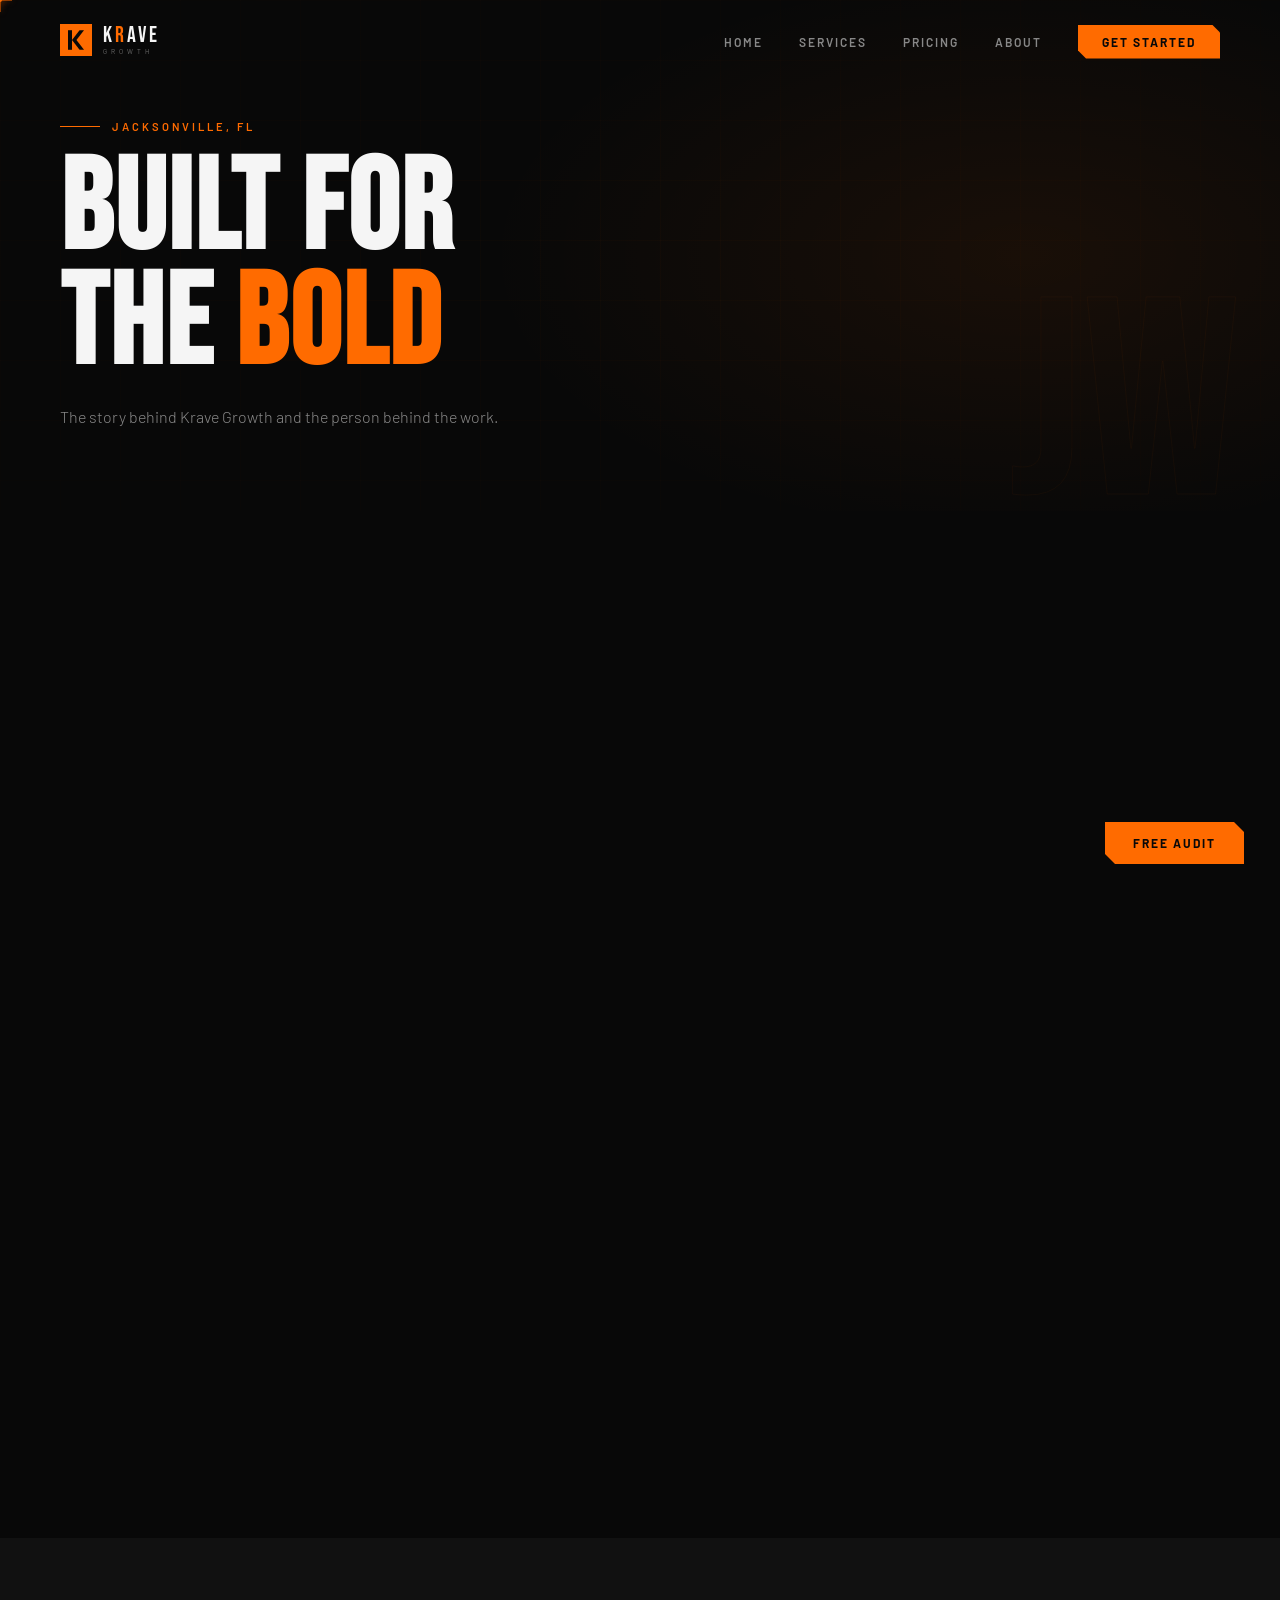
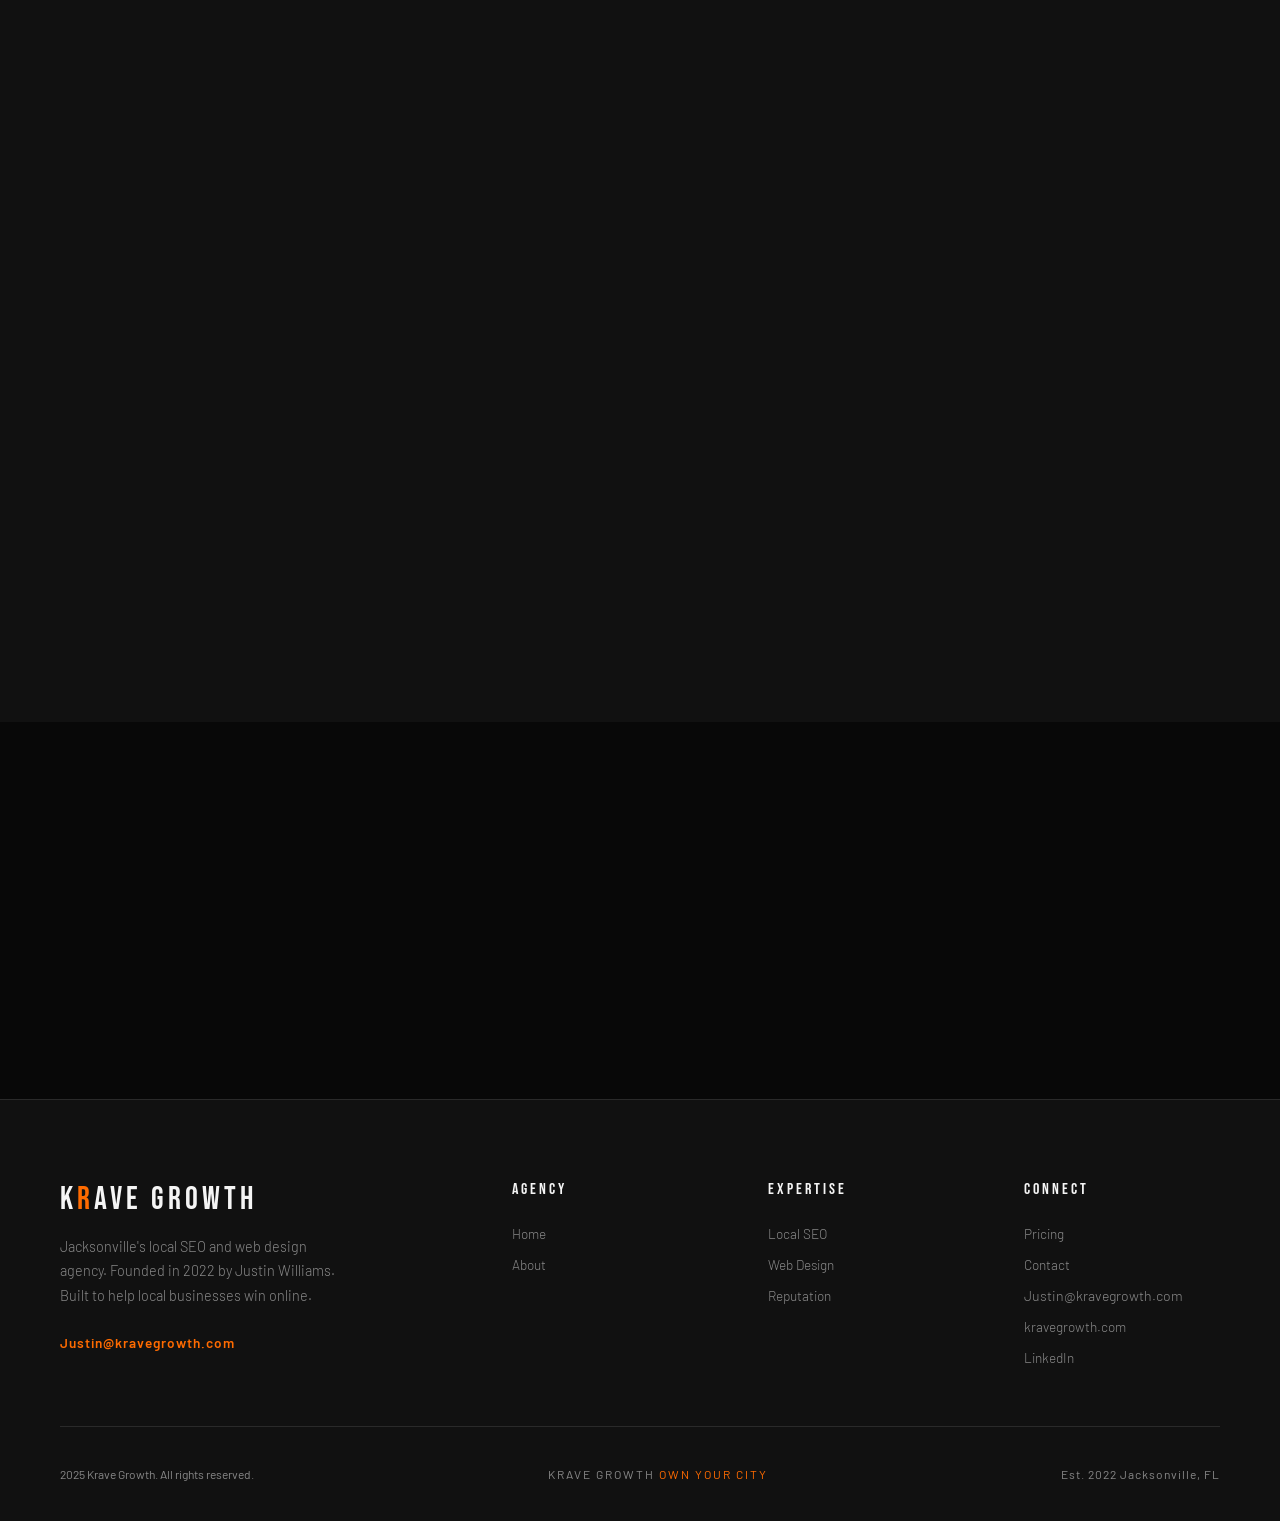
==== commit 71965420: "Add files via upload" ====
--- a/about.html
+++ b/about.html
@@ -94,7 +94,20 @@
 <div class="cursor" id="cursor"></div>
 <div class="cursor-dot" id="cursorDot"></div>
 <nav>
-  <a href="index.html" class="nav-logo">K<span>R</span>AVE <span style="font-size:1rem;letter-spacing:2px;color:var(--gray)">DIGITAL</span></a>
+  <a href="index.html" class="nav-logo">
+    <div class="nav-logo-mark">
+      <svg viewBox="0 0 36 36" fill="none" xmlns="http://www.w3.org/2000/svg">
+        <rect width="36" height="36" fill="#FF6B00"/>
+        <rect x="9" y="7" width="4.5" height="22" fill="#080808"/>
+        <polygon points="13.5,18 22,7 27,7 18.5,18" fill="#080808"/>
+        <polygon points="13.5,18 22,29 27,29 18.5,18" fill="#080808"/>
+      </svg>
+    </div>
+    <div class="nav-logo-words">
+      <div class="nav-logo-top">K<span>R</span>AVE</div>
+      <div class="nav-logo-bot">GROWTH</div>
+    </div>
+  </a>
   <button class="nav-hamburger" id="hamburger" aria-label="Menu"><span class="bar bar1"></span><span class="bar bar2"></span><span class="bar bar3"></span></button>
   <ul class="nav-links">
     <li><a href="index.html">Home</a></li>
@@ -278,9 +291,9 @@
 <footer>
   <div class="footer-top">
     <div>
-      <div class="footer-brand-logo">K<span>R</span>AVE DIGITAL</div>
+      <div class="footer-brand-logo">K<span>R</span>AVE GROWTH</div>
       <p class="footer-brand-desc">Jacksonville's local SEO and web design agency. Founded in 2022 by Justin Williams. Built to help local businesses win online.</p>
-      <a href="/cdn-cgi/l/email-protection#ca80bfb9bea3a48a81b8abbcafadb8a5bdbea2e4a9a5a7" class="footer-brand-email"><span class="__cf_email__" data-cfemail="69231c1a1d000729221b081f0c0e1b061e1d01470a0604">[email&#160;protected]</span></a>
+      <span class="footer-brand-email">Justin&#64;kravegrowth.com</span>
     </div>
     <div>
       <div class="footer-col-title">Agency</div>
@@ -302,7 +315,7 @@
       <ul class="footer-col-links">
         <li><a href="pricing.html">Pricing</a></li>
         <li><a href="contact.html">Contact</a></li>
-        <li><a href="/cdn-cgi/l/email-protection#ade7d8ded9c4c3ede6dfccdbc8cadfc2dad9c583cec2c0"><span class="__cf_email__" data-cfemail="9ed4ebedeaf7f0ded5ecffe8fbf9ecf1e9eaf6b0fdf1f3">[email&#160;protected]</span></a></li>
+        <li><span style="color:rgba(255,255,255,.5);font-size:.88rem;font-weight:300;">Justin&#64;kravegrowth.com</span></li>
         <li><a href="https://kravegrowth.com">kravegrowth.com</a></li>
         <li><a href="#">LinkedIn</a></li>
       </ul>
--- a/style.css
+++ b/style.css
@@ -23,8 +23,46 @@
 }
 
 /* ── CURSOR ── */
-.cursor { width:12px; height:12px; background:var(--orange); border-radius:50%; position:fixed; pointer-events:none; z-index:9999; transform:translate(-50%,-50%); transition:transform .1s ease; }
-.cursor-ring { width:36px; height:36px; border:1px solid var(--orange); border-radius:50%; position:fixed; pointer-events:none; z-index:9998; transform:translate(-50%,-50%); transition:all .15s ease; opacity:.5; }
+/* CROSSHAIR CURSOR */
+.cursor {
+  width:24px; height:24px;
+  position:fixed; pointer-events:none; z-index:9999;
+  transform:translate(-50%,-50%);
+  transition:transform .15s ease, opacity .2s ease;
+}
+.cursor::before,
+.cursor::after {
+  content:'';
+  position:absolute;
+  background:var(--orange);
+}
+/* Horizontal line */
+.cursor::before {
+  width:100%; height:1px;
+  top:50%; left:0;
+  transform:translateY(-50%);
+  box-shadow:0 0 6px rgba(255,107,0,0.6);
+}
+/* Vertical line */
+.cursor::after {
+  width:1px; height:100%;
+  left:50%; top:0;
+  transform:translateX(-50%);
+  box-shadow:0 0 6px rgba(255,107,0,0.6);
+}
+/* Center dot */
+.cursor-dot {
+  width:4px; height:4px;
+  background:var(--orange);
+  border-radius:50%;
+  position:fixed;
+  pointer-events:none;
+  z-index:10000;
+  transform:translate(-50%,-50%);
+  box-shadow:0 0 8px rgba(255,107,0,0.8);
+  transition:transform .1s ease;
+}
+.cursor-ring { display:none; }
 
 /* ── NAV ── */
 nav {
@@ -39,8 +77,13 @@
   padding: 16px 60px;
   border-bottom: 1px solid var(--gray-light);
 }
-.nav-logo { font-family:'Bebas Neue',sans-serif; font-size:1.8rem; letter-spacing:4px; color:var(--white); text-decoration:none; }
-.nav-logo span { color:var(--orange); }
+.nav-logo { display:inline-flex; align-items:center; gap:11px; text-decoration:none; }
+.nav-logo-mark { width:32px; height:32px; flex-shrink:0; }
+.nav-logo-mark svg { width:100%; height:100%; display:block; }
+.nav-logo-words { display:flex; flex-direction:column; line-height:1; gap:1px; }
+.nav-logo-top { font-family:'Bebas Neue',sans-serif; font-size:1.35rem; letter-spacing:3px; color:var(--white); line-height:1; }
+.nav-logo-top span { color:var(--orange); }
+.nav-logo-bot { font-family:'Barlow',sans-serif; font-size:.42rem; letter-spacing:4px; text-transform:uppercase; color:rgba(255,255,255,.4); font-weight:400; }
 .nav-links { display:flex; gap:36px; list-style:none; align-items:center; }
 .nav-links a { color:var(--gray); text-decoration:none; font-size:.75rem; letter-spacing:2px; text-transform:uppercase; font-weight:600; transition:color .3s; position:relative; }
 .nav-links a::after { content:''; position:absolute; bottom:-4px; left:0; right:0; height:1px; background:var(--orange); transform:scaleX(0); transition:transform .3s; }
@@ -145,7 +188,7 @@
 /* ── FAQ ── */
 .faq-list { max-width:800px; margin-top:60px; }
 .faq-item { border-bottom:1px solid var(--gray-light); }
-.faq-question { width:100%; background:none; border:none; color:var(--white); font-family:'Barlow',sans-serif; font-size:1rem; font-weight:600; padding:28px 0; display:flex; justify-content:space-between; align-items:center; cursor:none; text-align:left; transition:color .3s; }
+.faq-question { width:100%; background:none; border:none; color:var(--white); font-family:'Barlow',sans-serif; font-size:1rem; font-weight:600; padding:28px 0; display:flex; justify-content:space-between; align-items:center; cursor:pointer; text-align:left; transition:color .3s; }
 .faq-question:hover { color:var(--orange); }
 .faq-icon { color:var(--orange); font-size:1.4rem; transition:transform .3s; flex-shrink:0; }
 .faq-item.open .faq-icon { transform:rotate(45deg); }
@@ -187,16 +230,109 @@
 ::-webkit-scrollbar-track { background:var(--black); }
 ::-webkit-scrollbar-thumb { background:var(--orange); }
 
-/* ── MOBILE ── */
+/* ── MOBILE NAV HAMBURGER ── */
+.nav-hamburger {
+  display:none;
+  background:none;
+  border:none;
+  cursor:pointer;
+  width:40px;
+  height:40px;
+  position:relative;
+  z-index:1001;
+  flex-shrink:0;
+}
+.nav-hamburger .bar {
+  position:absolute;
+  left:6px;
+  width:28px; height:2px;
+  background:var(--white);
+  border-radius:1px;
+  transition:all .36s cubic-bezier(.23,1,.32,1);
+}
+.nav-hamburger .bar1 { top:11px; }
+.nav-hamburger .bar2 { top:19px; }
+.nav-hamburger .bar3 { top:27px; }
+.nav-hamburger.open .bar1 { top:19px; transform:rotate(45deg); background:var(--orange); }
+.nav-hamburger.open .bar2 { opacity:0; transform:scaleX(0); }
+.nav-hamburger.open .bar3 { top:19px; transform:rotate(-45deg); background:var(--orange); }
+
+.nav-mobile-menu {
+  display:none;
+  position:fixed;
+  top:0; left:0; right:0; bottom:0;
+  background:linear-gradient(160deg, #0a0a0a 0%, #111111 60%, #0d0d0d 100%);
+  z-index:999;
+  flex-direction:column;
+  align-items:center;
+  justify-content:center;
+  gap:0;
+}
+.nav-mobile-menu::before {
+  content:'';
+  position:absolute;
+  inset:0;
+  background:radial-gradient(ellipse at 70% 30%, rgba(255,107,0,0.06) 0%, transparent 65%);
+  pointer-events:none;
+}
+.nav-mobile-menu.open { display:flex; }
+.nav-mobile-menu a {
+  font-family:'Bebas Neue',sans-serif;
+  font-size:2.8rem;
+  letter-spacing:4px;
+  color:rgba(255,255,255,.8);
+  text-decoration:none;
+  transition:color .3s, background .3s;
+  padding:16px 48px;
+  width:100%;
+  text-align:center;
+  border-bottom:1px solid rgba(255,255,255,.05);
+}
+.nav-mobile-menu a:first-child { border-top:1px solid rgba(255,255,255,.05); }
+.nav-mobile-menu a:hover { color:var(--orange); background:rgba(255,107,0,.04); }
+.nav-mobile-menu a.mobile-cta {
+  background:var(--orange);
+  color:var(--black);
+  padding:18px 48px;
+  font-size:1.6rem;
+  margin-top:32px;
+  border:none;
+  letter-spacing:3px;
+}
+
+/* ── MOBILE RESPONSIVE ── */
 @media(max-width:768px){
-  nav { padding:20px 24px; }
+  body { cursor:auto; }
+  .cursor, .cursor-dot { display:none; }
+
+  nav { padding:18px 24px; }
   nav.scrolled { padding:14px 24px; }
   .nav-links { display:none; }
-  section { padding:70px 24px; }
-  .page-hero { padding:100px 24px 60px; }
+  .nav-hamburger { display:flex; align-items:center; justify-content:center; }
+
+  section { padding:60px 24px; }
+  .page-hero { padding:100px 24px 60px; min-height:40vh; }
+  .page-hero-ghost { display:none; }
+  .page-title { font-size:clamp(3rem,14vw,5rem); }
+
+  .float-cta { bottom:16px; right:16px; padding:12px 18px; font-size:.68rem; }
+
+  /* CTA BAND */
+  .cta-band { flex-direction:column; text-align:center; padding:50px 24px; gap:28px; }
+  .cta-band-title { font-size:clamp(2rem,8vw,3.5rem); }
+
+  /* TESTIMONIALS GRID */
   .testimonials-grid { grid-template-columns:1fr; }
-  .cta-band { flex-direction:column; text-align:center; padding:60px 24px; }
-  .footer-top { grid-template-columns:1fr 1fr; gap:40px; }
-  .footer-bottom { flex-direction:column; gap:12px; text-align:center; }
-  .float-cta { bottom:20px; right:20px; padding:12px 20px; font-size:.7rem; }
-}
+
+  /* FOOTER */
+  .footer-top { grid-template-columns:1fr 1fr; gap:32px; }
+  .footer-bottom { flex-direction:column; gap:10px; text-align:center; }
+  .footer-brand-desc { display:none; }
+
+  /* SECTION TITLES */
+  .section-title { font-size:clamp(2.5rem,10vw,4rem); }
+
+  /* BUTTONS */
+  .btn-primary { padding:14px 28px; font-size:.78rem; }
+  .hero-actions { flex-direction:column; align-items:flex-start; gap:16px; }
+}
